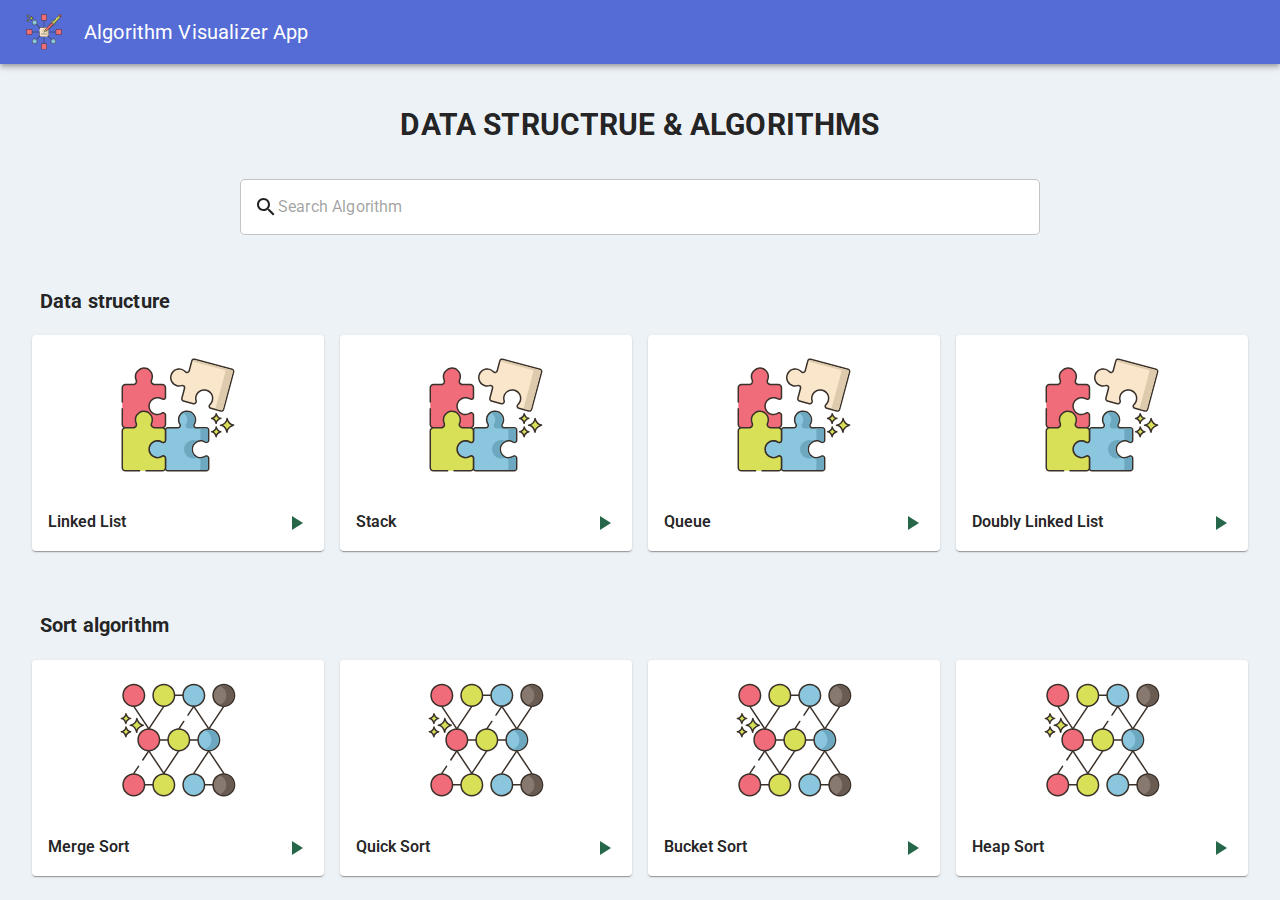
==== index.html @ 673dc4c5 "Updates" ====
<!DOCTYPE html><html><head><meta charSet="utf-8"/><meta http-equiv="x-ua-compatible" content="ie=edge"/><meta name="viewport" content="width=device-width, initial-scale=1, shrink-to-fit=no"/><style data-href="/styles.068f3d30b7d2f60434e9.css">/*! normalize.css v8.0.1 | MIT License | github.com/necolas/normalize.css */html{line-height:1.15;-webkit-text-size-adjust:100%}body{margin:0}main{display:block}h1{font-size:2em;margin:.67em 0}hr{box-sizing:content-box;height:0;overflow:visible}pre{font-family:monospace,monospace;font-size:1em}a{background-color:transparent}abbr[title]{border-bottom:none;text-decoration:underline;text-decoration:underline dotted}b,strong{font-weight:bolder}code,kbd,samp{font-family:monospace,monospace;font-size:1em}small{font-size:80%}sub,sup{font-size:75%;line-height:0;position:relative;vertical-align:baseline}sub{bottom:-.25em}sup{top:-.5em}img{border-style:none}button,input,optgroup,select,textarea{font-family:inherit;font-size:100%;line-height:1.15;margin:0}button,input{overflow:visible}button,select{text-transform:none}[type=button],[type=reset],[type=submit],button{-webkit-appearance:button}[type=button]::-moz-focus-inner,[type=reset]::-moz-focus-inner,[type=submit]::-moz-focus-inner,button::-moz-focus-inner{border-style:none;padding:0}[type=button]:-moz-focusring,[type=reset]:-moz-focusring,[type=submit]:-moz-focusring,button:-moz-focusring{outline:1px dotted ButtonText}fieldset{padding:.35em .75em .625em}legend{box-sizing:border-box;color:inherit;display:table;max-width:100%;padding:0;white-space:normal}progress{vertical-align:baseline}textarea{overflow:auto}[type=checkbox],[type=radio]{box-sizing:border-box;padding:0}[type=number]::-webkit-inner-spin-button,[type=number]::-webkit-outer-spin-button{height:auto}[type=search]{-webkit-appearance:textfield;outline-offset:-2px}[type=search]::-webkit-search-decoration{-webkit-appearance:none}::-webkit-file-upload-button{-webkit-appearance:button;font:inherit}details{display:block}summary{display:list-item}[hidden],template{display:none}blockquote,dd,dl,figure,h1,h2,h3,h4,h5,h6,hr,p,pre{margin:0}button{background-color:transparent;background-image:none;padding:0}button:focus{outline:1px dotted;outline:5px auto -webkit-focus-ring-color}fieldset,ol,ul{margin:0;padding:0}ol,ul{list-style:none}html{font-family:system-ui,-apple-system,BlinkMacSystemFont,Segoe UI,Roboto,Helvetica Neue,Arial,Noto Sans,sans-serif,Apple Color Emoji,Segoe UI Emoji,Segoe UI Symbol,Noto Color Emoji;line-height:1.5}*,:after,:before{box-sizing:border-box;border:0 solid #e2e8f0}hr{border-top-width:1px}img{border-style:solid}textarea{resize:vertical}input::placeholder,textarea::placeholder{color:#a0aec0}[role=button],button{cursor:pointer}table{border-collapse:collapse}h1,h2,h3,h4,h5,h6{font-size:inherit;font-weight:inherit}a{color:inherit;text-decoration:inherit}button,input,optgroup,select,textarea{padding:0;line-height:inherit;color:inherit}code,kbd,pre,samp{font-family:Menlo,Monaco,Consolas,Liberation Mono,Courier New,monospace}audio,canvas,embed,iframe,img,object,svg,video{display:block;vertical-align:middle}img,video{max-width:100%;height:auto}.container{width:100%}@media (min-width:640px){.container{max-width:640px}}@media (min-width:768px){.container{max-width:768px}}@media (min-width:1024px){.container{max-width:1024px}}@media (min-width:1280px){.container{max-width:1280px}}.bg-white{--bg-opacity:1;background-color:#fff;background-color:rgba(255,255,255,var(--bg-opacity))}.bg-gray-200{--bg-opacity:1;background-color:#edf2f7;background-color:rgba(237,242,247,var(--bg-opacity))}.bg-gray-400{--bg-opacity:1;background-color:#cbd5e0;background-color:rgba(203,213,224,var(--bg-opacity))}.bg-yellow-600{--bg-opacity:1;background-color:#d69e2e;background-color:rgba(214,158,46,var(--bg-opacity))}.bg-green-600{--bg-opacity:1;background-color:#38a169;background-color:rgba(56,161,105,var(--bg-opacity))}.bg-blue-300{--bg-opacity:1;background-color:#90cdf4;background-color:rgba(144,205,244,var(--bg-opacity))}.bg-blue-400{--bg-opacity:1;background-color:#63b3ed;background-color:rgba(99,179,237,var(--bg-opacity))}.bg-purple-600{--bg-opacity:1;background-color:#805ad5;background-color:rgba(128,90,213,var(--bg-opacity))}.bg-pink-600{--bg-opacity:1;background-color:#d53f8c;background-color:rgba(213,63,140,var(--bg-opacity))}.bg-center{background-position:50%}.bg-32{background-size:8rem}.border-gray-500{--border-opacity:1;border-color:#a0aec0;border-color:rgba(160,174,192,var(--border-opacity))}.border-gray-900{--border-opacity:1;border-color:#1a202c;border-color:rgba(26,32,44,var(--border-opacity))}.border{border-width:1px}.flex{display:flex}.hidden{display:none}.flex-row{flex-direction:row}.flex-col{flex-direction:column}.flex-wrap{flex-wrap:wrap}.items-center{align-items:center}.justify-start{justify-content:flex-start}.justify-end{justify-content:flex-end}.justify-center{justify-content:center}.justify-between{justify-content:space-between}.font-semibold{font-weight:600}.font-bold{font-weight:700}.h-5{height:1.25rem}.h-10{height:2.5rem}.h-40{height:10rem}.h-full{height:100%}.h-screen{height:100vh}.text-base{font-size:1rem}.text-xl{font-size:1.25rem}.text-2xl{font-size:1.5rem}.text-3xl{font-size:1.875rem}.-mx-4{margin-left:-1rem;margin-right:-1rem}.mr-2{margin-right:.5rem}.mr-5{margin-right:1.25rem}.mb-5{margin-bottom:1.25rem}.mb-10{margin-bottom:2.5rem}.overflow-hidden{overflow:hidden}.overflow-x-auto{overflow-x:auto}.overflow-y-scroll{overflow-y:scroll}.p-3{padding:.75rem}.p-5{padding:1.25rem}.p-10{padding:2.5rem}.py-1{padding-top:.25rem;padding-bottom:.25rem}.px-2{padding-left:.5rem;padding-right:.5rem}.px-5{padding-left:1.25rem;padding-right:1.25rem}.py-8{padding-top:2rem;padding-bottom:2rem}.absolute{position:absolute}.relative{position:relative}.top-10px{top:10px}.right-10px{right:10px}.text-center{text-align:center}.text-white{--text-opacity:1;color:#fff;color:rgba(255,255,255,var(--text-opacity))}.text-green-800{--text-opacity:1;color:#276749;color:rgba(39,103,73,var(--text-opacity))}.hover\:text-green-600:hover{--text-opacity:1;color:#38a169;color:rgba(56,161,105,var(--text-opacity))}.uppercase{text-transform:uppercase}.invisible{visibility:hidden}.w-5{width:1.25rem}.w-10{width:2.5rem}.w-8\/12{width:66.666667%}.w-full{width:100%}.w-screen{width:100vw}:root{--deckgo-highlight-code-font-size:14px;--deckgo-highlight-code-scroll:hidden}.array-item{transition:transform .5s ease-in-out}.scaled-1-2x{transform:scale(1.2)}@media (min-width:640px){.sm\:w-6\/12{width:50%}}@media (min-width:768px){.md\:inline{display:inline}.md\:p-10{padding:2.5rem}.md\:w-3\/12{width:25%}}</style><meta name="generator" content="Gatsby 2.22.15"/><style id="jss-server-side">html{box-sizing:border-box;-webkit-font-smoothing:antialiased;-moz-osx-font-smoothing:grayscale}*,::after,::before{box-sizing:inherit}b,strong{font-weight:700}body{color:rgba(0,0,0,.87);margin:0;font-size:.875rem;font-family:Roboto,Helvetica,Arial,sans-serif;font-weight:400;line-height:1.43;letter-spacing:.01071em;background-color:#fff}@media print{body{background-color:#fff}}body::-webkit-backdrop{background-color:#fff}body::backdrop{background-color:#fff}.MuiSvgIcon-root{fill:currentColor;width:1em;height:1em;display:inline-block;font-size:1.5rem;transition:fill .2s cubic-bezier(.4,0,.2,1) 0s;flex-shrink:0;-webkit-user-select:none;-moz-user-select:none;-ms-user-select:none;user-select:none}.MuiSvgIcon-colorPrimary{color:#556cd6}.MuiSvgIcon-colorSecondary{color:#19857b}.MuiSvgIcon-colorAction{color:rgba(0,0,0,.54)}.MuiSvgIcon-colorError{color:#ff1744}.MuiSvgIcon-colorDisabled{color:rgba(0,0,0,.26)}.MuiSvgIcon-fontSizeInherit{font-size:inherit}.MuiSvgIcon-fontSizeSmall{font-size:1.25rem}.MuiSvgIcon-fontSizeLarge{font-size:2.1875rem}.MuiPaper-root{color:rgba(0,0,0,.87);transition:box-shadow .3s cubic-bezier(.4,0,.2,1) 0s;background-color:#fff}.MuiPaper-rounded{border-radius:4px}.MuiPaper-outlined{border:1px solid rgba(0,0,0,.12)}.MuiPaper-elevation0{box-shadow:none}.MuiPaper-elevation1{box-shadow:0 2px 1px -1px rgba(0,0,0,.2),0 1px 1px 0 rgba(0,0,0,.14),0 1px 3px 0 rgba(0,0,0,.12)}.MuiPaper-elevation2{box-shadow:0 3px 1px -2px rgba(0,0,0,.2),0 2px 2px 0 rgba(0,0,0,.14),0 1px 5px 0 rgba(0,0,0,.12)}.MuiPaper-elevation3{box-shadow:0 3px 3px -2px rgba(0,0,0,.2),0 3px 4px 0 rgba(0,0,0,.14),0 1px 8px 0 rgba(0,0,0,.12)}.MuiPaper-elevation4{box-shadow:0 2px 4px -1px rgba(0,0,0,.2),0 4px 5px 0 rgba(0,0,0,.14),0 1px 10px 0 rgba(0,0,0,.12)}.MuiPaper-elevation5{box-shadow:0 3px 5px -1px rgba(0,0,0,.2),0 5px 8px 0 rgba(0,0,0,.14),0 1px 14px 0 rgba(0,0,0,.12)}.MuiPaper-elevation6{box-shadow:0 3px 5px -1px rgba(0,0,0,.2),0 6px 10px 0 rgba(0,0,0,.14),0 1px 18px 0 rgba(0,0,0,.12)}.MuiPaper-elevation7{box-shadow:0 4px 5px -2px rgba(0,0,0,.2),0 7px 10px 1px rgba(0,0,0,.14),0 2px 16px 1px rgba(0,0,0,.12)}.MuiPaper-elevation8{box-shadow:0 5px 5px -3px rgba(0,0,0,.2),0 8px 10px 1px rgba(0,0,0,.14),0 3px 14px 2px rgba(0,0,0,.12)}.MuiPaper-elevation9{box-shadow:0 5px 6px -3px rgba(0,0,0,.2),0 9px 12px 1px rgba(0,0,0,.14),0 3px 16px 2px rgba(0,0,0,.12)}.MuiPaper-elevation10{box-shadow:0 6px 6px -3px rgba(0,0,0,.2),0 10px 14px 1px rgba(0,0,0,.14),0 4px 18px 3px rgba(0,0,0,.12)}.MuiPaper-elevation11{box-shadow:0 6px 7px -4px rgba(0,0,0,.2),0 11px 15px 1px rgba(0,0,0,.14),0 4px 20px 3px rgba(0,0,0,.12)}.MuiPaper-elevation12{box-shadow:0 7px 8px -4px rgba(0,0,0,.2),0 12px 17px 2px rgba(0,0,0,.14),0 5px 22px 4px rgba(0,0,0,.12)}.MuiPaper-elevation13{box-shadow:0 7px 8px -4px rgba(0,0,0,.2),0 13px 19px 2px rgba(0,0,0,.14),0 5px 24px 4px rgba(0,0,0,.12)}.MuiPaper-elevation14{box-shadow:0 7px 9px -4px rgba(0,0,0,.2),0 14px 21px 2px rgba(0,0,0,.14),0 5px 26px 4px rgba(0,0,0,.12)}.MuiPaper-elevation15{box-shadow:0 8px 9px -5px rgba(0,0,0,.2),0 15px 22px 2px rgba(0,0,0,.14),0 6px 28px 5px rgba(0,0,0,.12)}.MuiPaper-elevation16{box-shadow:0 8px 10px -5px rgba(0,0,0,.2),0 16px 24px 2px rgba(0,0,0,.14),0 6px 30px 5px rgba(0,0,0,.12)}.MuiPaper-elevation17{box-shadow:0 8px 11px -5px rgba(0,0,0,.2),0 17px 26px 2px rgba(0,0,0,.14),0 6px 32px 5px rgba(0,0,0,.12)}.MuiPaper-elevation18{box-shadow:0 9px 11px -5px rgba(0,0,0,.2),0 18px 28px 2px rgba(0,0,0,.14),0 7px 34px 6px rgba(0,0,0,.12)}.MuiPaper-elevation19{box-shadow:0 9px 12px -6px rgba(0,0,0,.2),0 19px 29px 2px rgba(0,0,0,.14),0 7px 36px 6px rgba(0,0,0,.12)}.MuiPaper-elevation20{box-shadow:0 10px 13px -6px rgba(0,0,0,.2),0 20px 31px 3px rgba(0,0,0,.14),0 8px 38px 7px rgba(0,0,0,.12)}.MuiPaper-elevation21{box-shadow:0 10px 13px -6px rgba(0,0,0,.2),0 21px 33px 3px rgba(0,0,0,.14),0 8px 40px 7px rgba(0,0,0,.12)}.MuiPaper-elevation22{box-shadow:0 10px 14px -6px rgba(0,0,0,.2),0 22px 35px 3px rgba(0,0,0,.14),0 8px 42px 7px rgba(0,0,0,.12)}.MuiPaper-elevation23{box-shadow:0 11px 14px -7px rgba(0,0,0,.2),0 23px 36px 3px rgba(0,0,0,.14),0 9px 44px 8px rgba(0,0,0,.12)}.MuiPaper-elevation24{box-shadow:0 11px 15px -7px rgba(0,0,0,.2),0 24px 38px 3px rgba(0,0,0,.14),0 9px 46px 8px rgba(0,0,0,.12)}.MuiAppBar-root{width:100%;display:flex;z-index:1100;box-sizing:border-box;flex-shrink:0;flex-direction:column}.MuiAppBar-positionFixed{top:0;left:auto;right:0;position:fixed}@media print{.MuiAppBar-positionFixed{position:absolute}}.MuiAppBar-positionAbsolute{top:0;left:auto;right:0;position:absolute}.MuiAppBar-positionSticky{top:0;left:auto;right:0;position:-webkit-sticky;position:sticky}.MuiAppBar-positionStatic{position:static}.MuiAppBar-positionRelative{position:relative}.MuiAppBar-colorDefault{color:rgba(0,0,0,.87);background-color:#f5f5f5}.MuiAppBar-colorPrimary{color:#fff;background-color:#556cd6}.MuiAppBar-colorSecondary{color:#fff;background-color:#19857b}.MuiAppBar-colorInherit{color:inherit}.MuiAppBar-colorTransparent{color:inherit;background-color:transparent}.MuiButtonBase-root{color:inherit;border:0;cursor:pointer;margin:0;display:inline-flex;outline:0;padding:0;position:relative;align-items:center;-webkit-user-select:none;-moz-user-select:none;-ms-user-select:none;user-select:none;border-radius:0;vertical-align:middle;-moz-appearance:none;justify-content:center;text-decoration:none;background-color:transparent;-webkit-appearance:none;-webkit-tap-highlight-color:transparent}.MuiButtonBase-root::-moz-focus-inner{border-style:none}.MuiButtonBase-root.Mui-disabled{cursor:default;pointer-events:none}@media print{.MuiButtonBase-root{-webkit-print-color-adjust:exact;color-adjust:exact}}.MuiCard-root{overflow:hidden}.MuiCardActionArea-root{width:100%;display:block;text-align:inherit}.MuiCardActionArea-root:hover .MuiCardActionArea-focusHighlight{opacity:.04}.MuiCardActionArea-root.Mui-focusVisible .MuiCardActionArea-focusHighlight{opacity:.12}.MuiCardActionArea-focusHighlight{top:0;left:0;right:0;bottom:0;opacity:0;overflow:hidden;position:absolute;transition:opacity 250ms cubic-bezier(.4,0,.2,1) 0s;border-radius:inherit;pointer-events:none;background-color:currentcolor}.MuiCardContent-root{padding:16px}.MuiCardContent-root:last-child{padding-bottom:24px}.MuiCardMedia-root{display:block;background-size:cover;background-repeat:no-repeat;background-position:center}.MuiCardMedia-media{width:100%}.MuiCardMedia-img{-o-object-fit:cover;object-fit:cover}.MuiInputBase-root{color:rgba(0,0,0,.87);cursor:text;display:inline-flex;position:relative;font-size:1rem;box-sizing:border-box;align-items:center;font-family:Roboto,Helvetica,Arial,sans-serif;font-weight:400;line-height:1.1876em;letter-spacing:.00938em}.MuiInputBase-root.Mui-disabled{color:rgba(0,0,0,.38);cursor:default}.MuiInputBase-multiline{padding:6px 0 7px}.MuiInputBase-multiline.MuiInputBase-marginDense{padding-top:3px}.MuiInputBase-fullWidth{width:100%}.MuiInputBase-input{font:inherit;color:currentColor;width:100%;border:0;height:1.1876em;margin:0;display:block;padding:6px 0 7px;min-width:0;background:0 0;box-sizing:content-box;-webkit-animation-name:mui-auto-fill-cancel;animation-name:mui-auto-fill-cancel;letter-spacing:inherit;-webkit-tap-highlight-color:transparent}.MuiInputBase-input::-webkit-input-placeholder{color:currentColor;opacity:.42;-webkit-transition:opacity .2s cubic-bezier(.4,0,.2,1) 0s;transition:opacity .2s cubic-bezier(.4,0,.2,1) 0s}.MuiInputBase-input::-moz-placeholder{color:currentColor;opacity:.42;-moz-transition:opacity .2s cubic-bezier(.4,0,.2,1) 0s;transition:opacity .2s cubic-bezier(.4,0,.2,1) 0s}.MuiInputBase-input:-ms-input-placeholder{color:currentColor;opacity:.42;-ms-transition:opacity .2s cubic-bezier(.4,0,.2,1) 0s;transition:opacity .2s cubic-bezier(.4,0,.2,1) 0s}.MuiInputBase-input::-ms-input-placeholder{color:currentColor;opacity:.42;-ms-transition:opacity .2s cubic-bezier(.4,0,.2,1) 0s;transition:opacity .2s cubic-bezier(.4,0,.2,1) 0s}.MuiInputBase-input:focus{outline:0}.MuiInputBase-input:invalid{box-shadow:none}.MuiInputBase-input::-webkit-search-decoration{-webkit-appearance:none}.MuiInputBase-input.Mui-disabled{opacity:1}.MuiInputBase-input:-webkit-autofill{-webkit-animation-name:mui-auto-fill;animation-name:mui-auto-fill;-webkit-animation-duration:5000s;animation-duration:5000s}label[data-shrink=false]+.MuiInputBase-formControl .MuiInputBase-input::-webkit-input-placeholder{opacity:0!important}label[data-shrink=false]+.MuiInputBase-formControl .MuiInputBase-input::-moz-placeholder{opacity:0!important}label[data-shrink=false]+.MuiInputBase-formControl .MuiInputBase-input:-ms-input-placeholder{opacity:0!important}label[data-shrink=false]+.MuiInputBase-formControl .MuiInputBase-input::-ms-input-placeholder{opacity:0!important}label[data-shrink=false]+.MuiInputBase-formControl .MuiInputBase-input:focus::-webkit-input-placeholder{opacity:.42}label[data-shrink=false]+.MuiInputBase-formControl .MuiInputBase-input:focus::-moz-placeholder{opacity:.42}label[data-shrink=false]+.MuiInputBase-formControl .MuiInputBase-input:focus:-ms-input-placeholder{opacity:.42}label[data-shrink=false]+.MuiInputBase-formControl .MuiInputBase-input:focus::-ms-input-placeholder{opacity:.42}.MuiInputBase-inputMarginDense{padding-top:3px}.MuiInputBase-inputMultiline{height:auto;resize:none;padding:0}.MuiInputBase-inputTypeSearch{-moz-appearance:textfield;-webkit-appearance:textfield}.MuiFormControl-root{border:0;margin:0;display:inline-flex;padding:0;position:relative;min-width:0;flex-direction:column;vertical-align:top}.MuiFormControl-marginNormal{margin-top:16px;margin-bottom:8px}.MuiFormControl-marginDense{margin-top:8px;margin-bottom:4px}.MuiFormControl-fullWidth{width:100%}.jss1{top:-5px;left:0;right:0;bottom:0;margin:0;padding:0 8px;overflow:hidden;position:absolute;border-style:solid;border-width:1px;border-radius:inherit;pointer-events:none}.jss2{padding:0;text-align:left;transition:width 150ms cubic-bezier(0,0,.2,1) 0s;line-height:11px}.jss3{width:auto;height:11px;display:block;padding:0;font-size:.75em;max-width:.01px;text-align:left;transition:max-width 50ms cubic-bezier(0,0,.2,1) 0s;visibility:hidden}.jss3>span{display:inline-block;padding-left:5px;padding-right:5px}.jss4{max-width:1000px;transition:max-width .1s cubic-bezier(0,0,.2,1) 50ms}.MuiOutlinedInput-root{position:relative;border-radius:4px}.MuiOutlinedInput-root:hover .MuiOutlinedInput-notchedOutline{border-color:rgba(0,0,0,.87)}@media (hover:none){.MuiOutlinedInput-root:hover .MuiOutlinedInput-notchedOutline{border-color:rgba(0,0,0,.23)}}.MuiOutlinedInput-root.Mui-focused .MuiOutlinedInput-notchedOutline{border-color:#556cd6;border-width:2px}.MuiOutlinedInput-root.Mui-error .MuiOutlinedInput-notchedOutline{border-color:#ff1744}.MuiOutlinedInput-root.Mui-disabled .MuiOutlinedInput-notchedOutline{border-color:rgba(0,0,0,.26)}.MuiOutlinedInput-colorSecondary.Mui-focused .MuiOutlinedInput-notchedOutline{border-color:#19857b}.MuiOutlinedInput-adornedStart{padding-left:14px}.MuiOutlinedInput-adornedEnd{padding-right:14px}.MuiOutlinedInput-multiline{padding:18.5px 14px}.MuiOutlinedInput-multiline.MuiOutlinedInput-marginDense{padding-top:10.5px;padding-bottom:10.5px}.MuiOutlinedInput-notchedOutline{border-color:rgba(0,0,0,.23)}.MuiOutlinedInput-input{padding:18.5px 14px}.MuiOutlinedInput-input:-webkit-autofill{border-radius:inherit}.MuiOutlinedInput-inputMarginDense{padding-top:10.5px;padding-bottom:10.5px}.MuiOutlinedInput-inputMultiline{padding:0}.MuiOutlinedInput-inputAdornedStart{padding-left:0}.MuiOutlinedInput-inputAdornedEnd{padding-right:0}.MuiToolbar-root{display:flex;position:relative;align-items:center}.MuiToolbar-gutters{padding-left:16px;padding-right:16px}@media (min-width:600px){.MuiToolbar-gutters{padding-left:24px;padding-right:24px}}.MuiToolbar-regular{min-height:56px}@media (min-width:0px) and (orientation:landscape){.MuiToolbar-regular{min-height:48px}}@media (min-width:600px){.MuiToolbar-regular{min-height:64px}}.MuiToolbar-dense{min-height:48px}.MuiTooltip-popper{z-index:1500;pointer-events:none}.MuiTooltip-popperInteractive{pointer-events:auto}.MuiTooltip-popperArrow[x-placement*=bottom] .MuiTooltip-arrow{top:0;left:0;margin-top:-.71em;margin-left:4px;margin-right:4px}.MuiTooltip-popperArrow[x-placement*=top] .MuiTooltip-arrow{left:0;bottom:0;margin-left:4px;margin-right:4px;margin-bottom:-.71em}.MuiTooltip-popperArrow[x-placement*=right] .MuiTooltip-arrow{left:0;width:.71em;height:1em;margin-top:4px;margin-left:-.71em;margin-bottom:4px}.MuiTooltip-popperArrow[x-placement*=left] .MuiTooltip-arrow{right:0;width:.71em;height:1em;margin-top:4px;margin-right:-.71em;margin-bottom:4px}.MuiTooltip-popperArrow[x-placement*=left] .MuiTooltip-arrow::before{transform-origin:0 0}.MuiTooltip-popperArrow[x-placement*=right] .MuiTooltip-arrow::before{transform-origin:100% 100%}.MuiTooltip-popperArrow[x-placement*=top] .MuiTooltip-arrow::before{transform-origin:100% 0}.MuiTooltip-popperArrow[x-placement*=bottom] .MuiTooltip-arrow::before{transform-origin:0 100%}.MuiTooltip-tooltip{color:#fff;padding:4px 8px;font-size:.625rem;max-width:300px;word-wrap:break-word;font-family:Roboto,Helvetica,Arial,sans-serif;font-weight:500;line-height:1.4em;border-radius:4px;background-color:rgba(97,97,97,.9)}.MuiTooltip-tooltipArrow{margin:0;position:relative}.MuiTooltip-arrow{color:rgba(97,97,97,.9);width:1em;height:.71em;overflow:hidden;position:absolute}.MuiTooltip-arrow::before{width:100%;height:100%;margin:auto;content:"";display:block;transform:rotate(45deg);background-color:currentColor}.MuiTooltip-touch{padding:8px 16px;font-size:.875rem;font-weight:400;line-height:1.14286em}.MuiTooltip-tooltipPlacementLeft{margin:0 24px;transform-origin:right center}@media (min-width:600px){.MuiTooltip-tooltipPlacementLeft{margin:0 14px}}.MuiTooltip-tooltipPlacementRight{margin:0 24px;transform-origin:left center}@media (min-width:600px){.MuiTooltip-tooltipPlacementRight{margin:0 14px}}.MuiTooltip-tooltipPlacementTop{margin:24px 0;transform-origin:center bottom}@media (min-width:600px){.MuiTooltip-tooltipPlacementTop{margin:14px 0}}.MuiTooltip-tooltipPlacementBottom{margin:24px 0;transform-origin:center top}@media (min-width:600px){.MuiTooltip-tooltipPlacementBottom{margin:14px 0}}</style><link as="script" rel="preload" href="/webpack-runtime-111ebc05e27d72723c56.js"/><link as="script" rel="preload" href="/framework-d54fcf3f0204b459cf2d.js"/><link as="script" rel="preload" href="/styles-b8d93b5cfd10a3b4bfac.js"/><link as="script" rel="preload" href="/app-e3ed5a79ab9788b95a5b.js"/><link as="script" rel="preload" href="/8c8e4cbffee512ece4f9f4ca7cd0df3bc18e30f9-01cc7fc207ffd1755356.js"/><link as="script" rel="preload" href="/component---src-pages-index-tsx-71026b2e341485490945.js"/><link as="fetch" rel="preload" href="/page-data\index\page-data.json" crossorigin="anonymous"/><link as="fetch" rel="preload" href="/page-data\app-data.json" crossorigin="anonymous"/></head><body><div id="___gatsby"><div style="outline:none" tabindex="-1" id="gatsby-focus-wrapper"><div class="w-screen h-screen bg-gray-200 overflow-hidden"><div class="w-full h-full overflow-y-scroll"><header class="MuiPaper-root MuiAppBar-root MuiAppBar-positionRelative MuiAppBar-colorPrimary MuiPaper-elevation4"><div class="MuiToolbar-root MuiToolbar-regular MuiToolbar-gutters"><a aria-current="page" class="flex flex-row items-center" href="/"><img src="/static/algorithm-18155db2eb3a2ed5f7f482ac98c41681.svg" alt="logo" class="w-10 h-10 mr-5"/><h2 class="text-xl">Algorithm Visualizer App</h2></a></div></header><div class="p-10"><h3 class="text-center text-3xl uppercase font-bold">Data Structrue &amp; Algorithms</h3><div class="flex items-center py-8 flex-col mb-5"><div class="MuiFormControl-root MuiTextField-root w-8/12 bg-white MuiFormControl-fullWidth"><div class="MuiInputBase-root MuiOutlinedInput-root MuiInputBase-fullWidth MuiInputBase-formControl MuiInputBase-adornedStart MuiOutlinedInput-adornedStart"><svg class="MuiSvgIcon-root" focusable="false" viewBox="0 0 24 24" aria-hidden="true"><path d="M15.5 14h-.79l-.28-.27C15.41 12.59 16 11.11 16 9.5 16 5.91 13.09 3 9.5 3S3 5.91 3 9.5 5.91 16 9.5 16c1.61 0 3.09-.59 4.23-1.57l.27.28v.79l5 4.99L20.49 19l-4.99-5zm-6 0C7.01 14 5 11.99 5 9.5S7.01 5 9.5 5 14 7.01 14 9.5 11.99 14 9.5 14z"></path></svg><input type="text" aria-invalid="false" placeholder="Search Algorithm" class="MuiInputBase-input MuiOutlinedInput-input MuiInputBase-inputAdornedStart MuiOutlinedInput-inputAdornedStart"/><fieldset aria-hidden="true" style="padding-left:8px" class="jss1 MuiOutlinedInput-notchedOutline"><legend class="jss2" style="width:0.01px"><span>&#8203;</span></legend></fieldset></div></div></div><section class="mb-10"><h3 class="text-xl font-bold mb-5">Data structure</h3><div class="flex flex-row flex-wrap -mx-4 "><div class="w-full sm:w-6/12 md:w-3/12 px-2 mb-5"><a href="/data-structure/linked-list"><div class="MuiPaper-root MuiCard-root bg-white MuiPaper-elevation1 MuiPaper-rounded"><button class="MuiButtonBase-root MuiCardActionArea-root" tabindex="0" type="button"><div class="MuiCardMedia-root h-40 bg-center bg-contain bg-32" style="background-image:url(&quot;/static/fit-cc81c6b09234aac359c91a361d478ef5.svg&quot;)" title="Linked List"></div><div class="MuiCardContent-root"><div class="flex flex-row justify-between"><div class="font-semibold text-base">Linked List</div><svg class="MuiSvgIcon-root text-green-800 hover:text-green-600" focusable="false" viewBox="0 0 24 24" aria-hidden="true" title="Visualize Linked List"><path d="M8 5v14l11-7z"></path></svg></div></div><span class="MuiCardActionArea-focusHighlight"></span></button></div></a></div><div class="w-full sm:w-6/12 md:w-3/12 px-2 mb-5"><a href="/data-structure/stack"><div class="MuiPaper-root MuiCard-root bg-white MuiPaper-elevation1 MuiPaper-rounded"><button class="MuiButtonBase-root MuiCardActionArea-root" tabindex="0" type="button"><div class="MuiCardMedia-root h-40 bg-center bg-contain bg-32" style="background-image:url(&quot;/static/fit-cc81c6b09234aac359c91a361d478ef5.svg&quot;)" title="Stack"></div><div class="MuiCardContent-root"><div class="flex flex-row justify-between"><div class="font-semibold text-base">Stack</div><svg class="MuiSvgIcon-root text-green-800 hover:text-green-600" focusable="false" viewBox="0 0 24 24" aria-hidden="true" title="Visualize Stack"><path d="M8 5v14l11-7z"></path></svg></div></div><span class="MuiCardActionArea-focusHighlight"></span></button></div></a></div><div class="w-full sm:w-6/12 md:w-3/12 px-2 mb-5"><a href="/data-structure/queue"><div class="MuiPaper-root MuiCard-root bg-white MuiPaper-elevation1 MuiPaper-rounded"><button class="MuiButtonBase-root MuiCardActionArea-root" tabindex="0" type="button"><div class="MuiCardMedia-root h-40 bg-center bg-contain bg-32" style="background-image:url(&quot;/static/fit-cc81c6b09234aac359c91a361d478ef5.svg&quot;)" title="Queue"></div><div class="MuiCardContent-root"><div class="flex flex-row justify-between"><div class="font-semibold text-base">Queue</div><svg class="MuiSvgIcon-root text-green-800 hover:text-green-600" focusable="false" viewBox="0 0 24 24" aria-hidden="true" title="Visualize Queue"><path d="M8 5v14l11-7z"></path></svg></div></div><span class="MuiCardActionArea-focusHighlight"></span></button></div></a></div><div class="w-full sm:w-6/12 md:w-3/12 px-2 mb-5"><a href="/data-structure/doubly-linked-list"><div class="MuiPaper-root MuiCard-root bg-white MuiPaper-elevation1 MuiPaper-rounded"><button class="MuiButtonBase-root MuiCardActionArea-root" tabindex="0" type="button"><div class="MuiCardMedia-root h-40 bg-center bg-contain bg-32" style="background-image:url(&quot;/static/fit-cc81c6b09234aac359c91a361d478ef5.svg&quot;)" title="Doubly Linked List"></div><div class="MuiCardContent-root"><div class="flex flex-row justify-between"><div class="font-semibold text-base">Doubly Linked List</div><svg class="MuiSvgIcon-root text-green-800 hover:text-green-600" focusable="false" viewBox="0 0 24 24" aria-hidden="true" title="Visualize Doubly Linked List"><path d="M8 5v14l11-7z"></path></svg></div></div><span class="MuiCardActionArea-focusHighlight"></span></button></div></a></div></div></section><section class="mb-10"><h3 class="text-xl font-bold mb-5">Sort algorithm</h3><div class="flex flex-row flex-wrap -mx-4 "><div class="w-full sm:w-6/12 md:w-3/12 px-2 mb-5"><a href="/algorithms/merge-sort"><div class="MuiPaper-root MuiCard-root bg-white MuiPaper-elevation1 MuiPaper-rounded"><button class="MuiButtonBase-root MuiCardActionArea-root" tabindex="0" type="button"><div class="MuiCardMedia-root h-40 bg-center bg-contain bg-32" style="background-image:url(&quot;/static/complex-60f663490392b1ad1886a86250565d19.svg&quot;)" title="Merge Sort"></div><div class="MuiCardContent-root"><div class="flex flex-row justify-between"><div class="font-semibold text-base">Merge Sort</div><svg class="MuiSvgIcon-root text-green-800 hover:text-green-600" focusable="false" viewBox="0 0 24 24" aria-hidden="true" title="Visualize Merge Sort"><path d="M8 5v14l11-7z"></path></svg></div></div><span class="MuiCardActionArea-focusHighlight"></span></button></div></a></div><div class="w-full sm:w-6/12 md:w-3/12 px-2 mb-5"><a href="/algorithms/quick-sort"><div class="MuiPaper-root MuiCard-root bg-white MuiPaper-elevation1 MuiPaper-rounded"><button class="MuiButtonBase-root MuiCardActionArea-root" tabindex="0" type="button"><div class="MuiCardMedia-root h-40 bg-center bg-contain bg-32" style="background-image:url(&quot;/static/complex-60f663490392b1ad1886a86250565d19.svg&quot;)" title="Quick Sort"></div><div class="MuiCardContent-root"><div class="flex flex-row justify-between"><div class="font-semibold text-base">Quick Sort</div><svg class="MuiSvgIcon-root text-green-800 hover:text-green-600" focusable="false" viewBox="0 0 24 24" aria-hidden="true" title="Visualize Quick Sort"><path d="M8 5v14l11-7z"></path></svg></div></div><span class="MuiCardActionArea-focusHighlight"></span></button></div></a></div><div class="w-full sm:w-6/12 md:w-3/12 px-2 mb-5"><a href="/algorithms/bucket-sort"><div class="MuiPaper-root MuiCard-root bg-white MuiPaper-elevation1 MuiPaper-rounded"><button class="MuiButtonBase-root MuiCardActionArea-root" tabindex="0" type="button"><div class="MuiCardMedia-root h-40 bg-center bg-contain bg-32" style="background-image:url(&quot;/static/complex-60f663490392b1ad1886a86250565d19.svg&quot;)" title="Bucket Sort"></div><div class="MuiCardContent-root"><div class="flex flex-row justify-between"><div class="font-semibold text-base">Bucket Sort</div><svg class="MuiSvgIcon-root text-green-800 hover:text-green-600" focusable="false" viewBox="0 0 24 24" aria-hidden="true" title="Visualize Bucket Sort"><path d="M8 5v14l11-7z"></path></svg></div></div><span class="MuiCardActionArea-focusHighlight"></span></button></div></a></div><div class="w-full sm:w-6/12 md:w-3/12 px-2 mb-5"><a href="/algorithms/heap-sort"><div class="MuiPaper-root MuiCard-root bg-white MuiPaper-elevation1 MuiPaper-rounded"><button class="MuiButtonBase-root MuiCardActionArea-root" tabindex="0" type="button"><div class="MuiCardMedia-root h-40 bg-center bg-contain bg-32" style="background-image:url(&quot;/static/complex-60f663490392b1ad1886a86250565d19.svg&quot;)" title="Heap Sort"></div><div class="MuiCardContent-root"><div class="flex flex-row justify-between"><div class="font-semibold text-base">Heap Sort</div><svg class="MuiSvgIcon-root text-green-800 hover:text-green-600" focusable="false" viewBox="0 0 24 24" aria-hidden="true" title="Visualize Heap Sort"><path d="M8 5v14l11-7z"></path></svg></div></div><span class="MuiCardActionArea-focusHighlight"></span></button></div></a></div></div></section><section class="mb-10"><h3 class="text-xl font-bold mb-5">Search algorithm</h3><div class="flex flex-row flex-wrap -mx-4 "><div class="w-full sm:w-6/12 md:w-3/12 px-2 mb-5"><a href="/algorithms/merge-sort"><div class="MuiPaper-root MuiCard-root bg-white MuiPaper-elevation1 MuiPaper-rounded"><button class="MuiButtonBase-root MuiCardActionArea-root" tabindex="0" type="button"><div class="MuiCardMedia-root h-40 bg-center bg-contain bg-32" style="background-image:url(&quot;[data-uri]&quot;)" title="Binary Search"></div><div class="MuiCardContent-root"><div class="flex flex-row justify-between"><div class="font-semibold text-base">Binary Search</div><svg class="MuiSvgIcon-root text-green-800 hover:text-green-600" focusable="false" viewBox="0 0 24 24" aria-hidden="true" title="Visualize Binary Search"><path d="M8 5v14l11-7z"></path></svg></div></div><span class="MuiCardActionArea-focusHighlight"></span></button></div></a></div><div class="w-full sm:w-6/12 md:w-3/12 px-2 mb-5"><a href="/algorithms/merge-sort"><div class="MuiPaper-root MuiCard-root bg-white MuiPaper-elevation1 MuiPaper-rounded"><button class="MuiButtonBase-root MuiCardActionArea-root" tabindex="0" type="button"><div class="MuiCardMedia-root h-40 bg-center bg-contain bg-32" style="background-image:url(&quot;[data-uri]&quot;)" title="Depth/Breadth First Search"></div><div class="MuiCardContent-root"><div class="flex flex-row justify-between"><div class="font-semibold text-base">Depth/Breadth First Search</div><svg class="MuiSvgIcon-root text-green-800 hover:text-green-600" focusable="false" viewBox="0 0 24 24" aria-hidden="true" title="Visualize Depth/Breadth First Search"><path d="M8 5v14l11-7z"></path></svg></div></div><span class="MuiCardActionArea-focusHighlight"></span></button></div></a></div></div></section></div></div></div></div><div id="gatsby-announcer" style="position:absolute;top:0;width:1px;height:1px;padding:0;overflow:hidden;clip:rect(0, 0, 0, 0);white-space:nowrap;border:0" aria-live="assertive" aria-atomic="true"></div></div><script id="gatsby-script-loader">/*<![CDATA[*/window.pagePath="/";/*]]>*/</script><script id="gatsby-chunk-mapping">/*<![CDATA[*/window.___chunkMapping={"app":["/app-e3ed5a79ab9788b95a5b.js"],"component---src-pages-algorithms-merge-sort-tsx":["/component---src-pages-algorithms-merge-sort-tsx-eee3fed3a9600f79c213.js"],"component---src-pages-algorithms-quick-sort-tsx":["/component---src-pages-algorithms-quick-sort-tsx-1ef938c882ab95788c80.js"],"component---src-pages-home-tsx":["/component---src-pages-home-tsx-55884b9964bf4692ccf9.js"],"component---src-pages-index-tsx":["/component---src-pages-index-tsx-71026b2e341485490945.js"],"polyfills-dom":["/polyfills-dom-e01b1e37909cd104f388.js"],"polyfills-core-js":["/polyfills-core-js-31dbc7e72bdf83a36125.js"],"polyfills-css-shim":["/polyfills-css-shim-9c21b6872b0c5c5b295e.js"]};/*]]>*/</script><script src="/component---src-pages-index-tsx-71026b2e341485490945.js" async=""></script><script src="/8c8e4cbffee512ece4f9f4ca7cd0df3bc18e30f9-01cc7fc207ffd1755356.js" async=""></script><script src="/app-e3ed5a79ab9788b95a5b.js" async=""></script><script src="/styles-b8d93b5cfd10a3b4bfac.js" async=""></script><script src="/framework-d54fcf3f0204b459cf2d.js" async=""></script><script src="/webpack-runtime-111ebc05e27d72723c56.js" async=""></script></body></html>
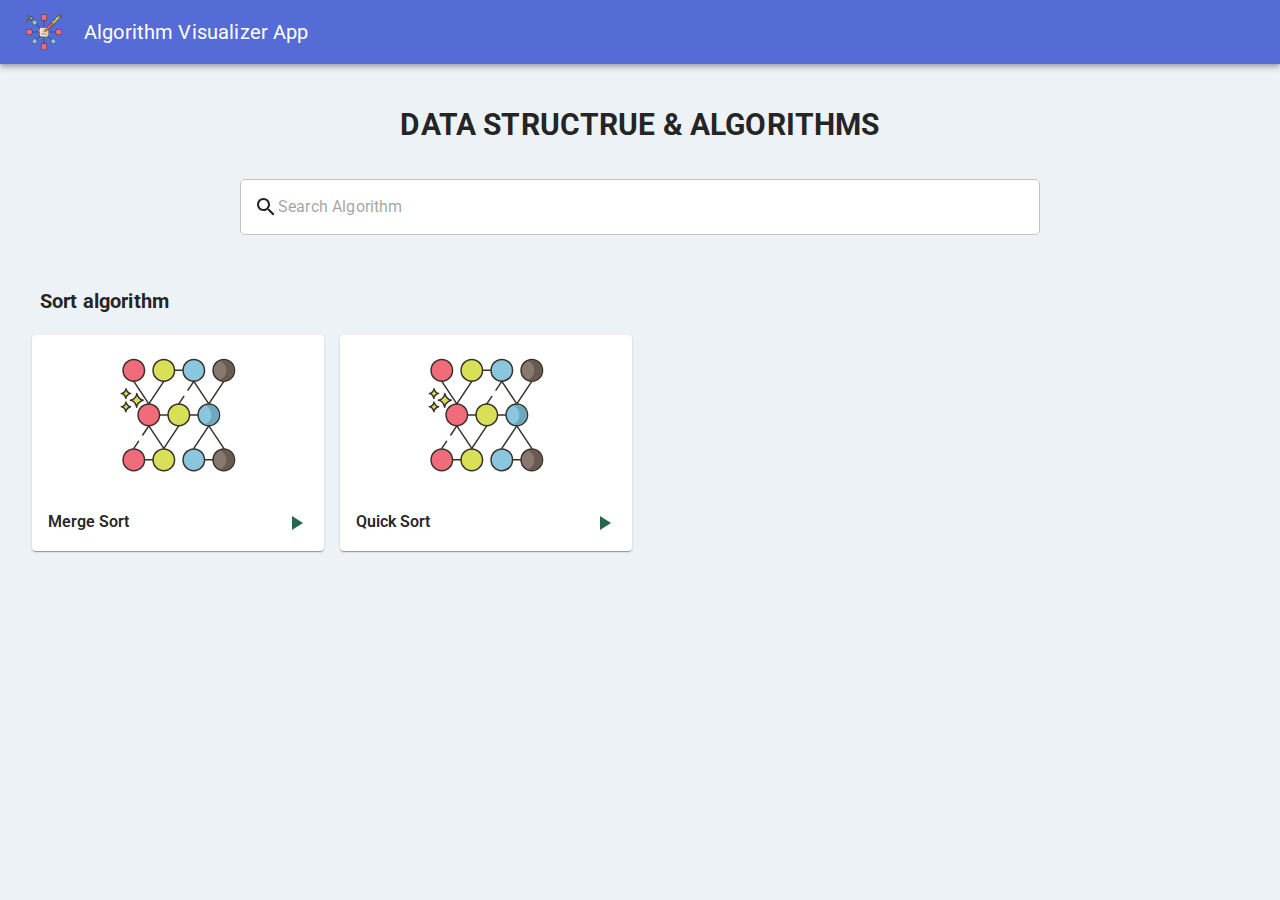
==== commit 73a8f3c1: "Updates" ====
--- a/index.html
+++ b/index.html
@@ -1 +1 @@
-<!DOCTYPE html><html><head><meta charSet="utf-8"/><meta http-equiv="x-ua-compatible" content="ie=edge"/><meta name="viewport" content="width=device-width, initial-scale=1, shrink-to-fit=no"/><style data-href="/styles.068f3d30b7d2f60434e9.css">/*! normalize.css v8.0.1 | MIT License | github.com/necolas/normalize.css */html{line-height:1.15;-webkit-text-size-adjust:100%}body{margin:0}main{display:block}h1{font-size:2em;margin:.67em 0}hr{box-sizing:content-box;height:0;overflow:visible}pre{font-family:monospace,monospace;font-size:1em}a{background-color:transparent}abbr[title]{border-bottom:none;text-decoration:underline;text-decoration:underline dotted}b,strong{font-weight:bolder}code,kbd,samp{font-family:monospace,monospace;font-size:1em}small{font-size:80%}sub,sup{font-size:75%;line-height:0;position:relative;vertical-align:baseline}sub{bottom:-.25em}sup{top:-.5em}img{border-style:none}button,input,optgroup,select,textarea{font-family:inherit;font-size:100%;line-height:1.15;margin:0}button,input{overflow:visible}button,select{text-transform:none}[type=button],[type=reset],[type=submit],button{-webkit-appearance:button}[type=button]::-moz-focus-inner,[type=reset]::-moz-focus-inner,[type=submit]::-moz-focus-inner,button::-moz-focus-inner{border-style:none;padding:0}[type=button]:-moz-focusring,[type=reset]:-moz-focusring,[type=submit]:-moz-focusring,button:-moz-focusring{outline:1px dotted ButtonText}fieldset{padding:.35em .75em .625em}legend{box-sizing:border-box;color:inherit;display:table;max-width:100%;padding:0;white-space:normal}progress{vertical-align:baseline}textarea{overflow:auto}[type=checkbox],[type=radio]{box-sizing:border-box;padding:0}[type=number]::-webkit-inner-spin-button,[type=number]::-webkit-outer-spin-button{height:auto}[type=search]{-webkit-appearance:textfield;outline-offset:-2px}[type=search]::-webkit-search-decoration{-webkit-appearance:none}::-webkit-file-upload-button{-webkit-appearance:button;font:inherit}details{display:block}summary{display:list-item}[hidden],template{display:none}blockquote,dd,dl,figure,h1,h2,h3,h4,h5,h6,hr,p,pre{margin:0}button{background-color:transparent;background-image:none;padding:0}button:focus{outline:1px dotted;outline:5px auto -webkit-focus-ring-color}fieldset,ol,ul{margin:0;padding:0}ol,ul{list-style:none}html{font-family:system-ui,-apple-system,BlinkMacSystemFont,Segoe UI,Roboto,Helvetica Neue,Arial,Noto Sans,sans-serif,Apple Color Emoji,Segoe UI Emoji,Segoe UI Symbol,Noto Color Emoji;line-height:1.5}*,:after,:before{box-sizing:border-box;border:0 solid #e2e8f0}hr{border-top-width:1px}img{border-style:solid}textarea{resize:vertical}input::placeholder,textarea::placeholder{color:#a0aec0}[role=button],button{cursor:pointer}table{border-collapse:collapse}h1,h2,h3,h4,h5,h6{font-size:inherit;font-weight:inherit}a{color:inherit;text-decoration:inherit}button,input,optgroup,select,textarea{padding:0;line-height:inherit;color:inherit}code,kbd,pre,samp{font-family:Menlo,Monaco,Consolas,Liberation Mono,Courier New,monospace}audio,canvas,embed,iframe,img,object,svg,video{display:block;vertical-align:middle}img,video{max-width:100%;height:auto}.container{width:100%}@media (min-width:640px){.container{max-width:640px}}@media (min-width:768px){.container{max-width:768px}}@media (min-width:1024px){.container{max-width:1024px}}@media (min-width:1280px){.container{max-width:1280px}}.bg-white{--bg-opacity:1;background-color:#fff;background-color:rgba(255,255,255,var(--bg-opacity))}.bg-gray-200{--bg-opacity:1;background-color:#edf2f7;background-color:rgba(237,242,247,var(--bg-opacity))}.bg-gray-400{--bg-opacity:1;background-color:#cbd5e0;background-color:rgba(203,213,224,var(--bg-opacity))}.bg-yellow-600{--bg-opacity:1;background-color:#d69e2e;background-color:rgba(214,158,46,var(--bg-opacity))}.bg-green-600{--bg-opacity:1;background-color:#38a169;background-color:rgba(56,161,105,var(--bg-opacity))}.bg-blue-300{--bg-opacity:1;background-color:#90cdf4;background-color:rgba(144,205,244,var(--bg-opacity))}.bg-blue-400{--bg-opacity:1;background-color:#63b3ed;background-color:rgba(99,179,237,var(--bg-opacity))}.bg-purple-600{--bg-opacity:1;background-color:#805ad5;background-color:rgba(128,90,213,var(--bg-opacity))}.bg-pink-600{--bg-opacity:1;background-color:#d53f8c;background-color:rgba(213,63,140,var(--bg-opacity))}.bg-center{background-position:50%}.bg-32{background-size:8rem}.border-gray-500{--border-opacity:1;border-color:#a0aec0;border-color:rgba(160,174,192,var(--border-opacity))}.border-gray-900{--border-opacity:1;border-color:#1a202c;border-color:rgba(26,32,44,var(--border-opacity))}.border{border-width:1px}.flex{display:flex}.hidden{display:none}.flex-row{flex-direction:row}.flex-col{flex-direction:column}.flex-wrap{flex-wrap:wrap}.items-center{align-items:center}.justify-start{justify-content:flex-start}.justify-end{justify-content:flex-end}.justify-center{justify-content:center}.justify-between{justify-content:space-between}.font-semibold{font-weight:600}.font-bold{font-weight:700}.h-5{height:1.25rem}.h-10{height:2.5rem}.h-40{height:10rem}.h-full{height:100%}.h-screen{height:100vh}.text-base{font-size:1rem}.text-xl{font-size:1.25rem}.text-2xl{font-size:1.5rem}.text-3xl{font-size:1.875rem}.-mx-4{margin-left:-1rem;margin-right:-1rem}.mr-2{margin-right:.5rem}.mr-5{margin-right:1.25rem}.mb-5{margin-bottom:1.25rem}.mb-10{margin-bottom:2.5rem}.overflow-hidden{overflow:hidden}.overflow-x-auto{overflow-x:auto}.overflow-y-scroll{overflow-y:scroll}.p-3{padding:.75rem}.p-5{padding:1.25rem}.p-10{padding:2.5rem}.py-1{padding-top:.25rem;padding-bottom:.25rem}.px-2{padding-left:.5rem;padding-right:.5rem}.px-5{padding-left:1.25rem;padding-right:1.25rem}.py-8{padding-top:2rem;padding-bottom:2rem}.absolute{position:absolute}.relative{position:relative}.top-10px{top:10px}.right-10px{right:10px}.text-center{text-align:center}.text-white{--text-opacity:1;color:#fff;color:rgba(255,255,255,var(--text-opacity))}.text-green-800{--text-opacity:1;color:#276749;color:rgba(39,103,73,var(--text-opacity))}.hover\:text-green-600:hover{--text-opacity:1;color:#38a169;color:rgba(56,161,105,var(--text-opacity))}.uppercase{text-transform:uppercase}.invisible{visibility:hidden}.w-5{width:1.25rem}.w-10{width:2.5rem}.w-8\/12{width:66.666667%}.w-full{width:100%}.w-screen{width:100vw}:root{--deckgo-highlight-code-font-size:14px;--deckgo-highlight-code-scroll:hidden}.array-item{transition:transform .5s ease-in-out}.scaled-1-2x{transform:scale(1.2)}@media (min-width:640px){.sm\:w-6\/12{width:50%}}@media (min-width:768px){.md\:inline{display:inline}.md\:p-10{padding:2.5rem}.md\:w-3\/12{width:25%}}</style><meta name="generator" content="Gatsby 2.22.15"/><style id="jss-server-side">html{box-sizing:border-box;-webkit-font-smoothing:antialiased;-moz-osx-font-smoothing:grayscale}*,::after,::before{box-sizing:inherit}b,strong{font-weight:700}body{color:rgba(0,0,0,.87);margin:0;font-size:.875rem;font-family:Roboto,Helvetica,Arial,sans-serif;font-weight:400;line-height:1.43;letter-spacing:.01071em;background-color:#fff}@media print{body{background-color:#fff}}body::-webkit-backdrop{background-color:#fff}body::backdrop{background-color:#fff}.MuiSvgIcon-root{fill:currentColor;width:1em;height:1em;display:inline-block;font-size:1.5rem;transition:fill .2s cubic-bezier(.4,0,.2,1) 0s;flex-shrink:0;-webkit-user-select:none;-moz-user-select:none;-ms-user-select:none;user-select:none}.MuiSvgIcon-colorPrimary{color:#556cd6}.MuiSvgIcon-colorSecondary{color:#19857b}.MuiSvgIcon-colorAction{color:rgba(0,0,0,.54)}.MuiSvgIcon-colorError{color:#ff1744}.MuiSvgIcon-colorDisabled{color:rgba(0,0,0,.26)}.MuiSvgIcon-fontSizeInherit{font-size:inherit}.MuiSvgIcon-fontSizeSmall{font-size:1.25rem}.MuiSvgIcon-fontSizeLarge{font-size:2.1875rem}.MuiPaper-root{color:rgba(0,0,0,.87);transition:box-shadow .3s cubic-bezier(.4,0,.2,1) 0s;background-color:#fff}.MuiPaper-rounded{border-radius:4px}.MuiPaper-outlined{border:1px solid rgba(0,0,0,.12)}.MuiPaper-elevation0{box-shadow:none}.MuiPaper-elevation1{box-shadow:0 2px 1px -1px rgba(0,0,0,.2),0 1px 1px 0 rgba(0,0,0,.14),0 1px 3px 0 rgba(0,0,0,.12)}.MuiPaper-elevation2{box-shadow:0 3px 1px -2px rgba(0,0,0,.2),0 2px 2px 0 rgba(0,0,0,.14),0 1px 5px 0 rgba(0,0,0,.12)}.MuiPaper-elevation3{box-shadow:0 3px 3px -2px rgba(0,0,0,.2),0 3px 4px 0 rgba(0,0,0,.14),0 1px 8px 0 rgba(0,0,0,.12)}.MuiPaper-elevation4{box-shadow:0 2px 4px -1px rgba(0,0,0,.2),0 4px 5px 0 rgba(0,0,0,.14),0 1px 10px 0 rgba(0,0,0,.12)}.MuiPaper-elevation5{box-shadow:0 3px 5px -1px rgba(0,0,0,.2),0 5px 8px 0 rgba(0,0,0,.14),0 1px 14px 0 rgba(0,0,0,.12)}.MuiPaper-elevation6{box-shadow:0 3px 5px -1px rgba(0,0,0,.2),0 6px 10px 0 rgba(0,0,0,.14),0 1px 18px 0 rgba(0,0,0,.12)}.MuiPaper-elevation7{box-shadow:0 4px 5px -2px rgba(0,0,0,.2),0 7px 10px 1px rgba(0,0,0,.14),0 2px 16px 1px rgba(0,0,0,.12)}.MuiPaper-elevation8{box-shadow:0 5px 5px -3px rgba(0,0,0,.2),0 8px 10px 1px rgba(0,0,0,.14),0 3px 14px 2px rgba(0,0,0,.12)}.MuiPaper-elevation9{box-shadow:0 5px 6px -3px rgba(0,0,0,.2),0 9px 12px 1px rgba(0,0,0,.14),0 3px 16px 2px rgba(0,0,0,.12)}.MuiPaper-elevation10{box-shadow:0 6px 6px -3px rgba(0,0,0,.2),0 10px 14px 1px rgba(0,0,0,.14),0 4px 18px 3px rgba(0,0,0,.12)}.MuiPaper-elevation11{box-shadow:0 6px 7px -4px rgba(0,0,0,.2),0 11px 15px 1px rgba(0,0,0,.14),0 4px 20px 3px rgba(0,0,0,.12)}.MuiPaper-elevation12{box-shadow:0 7px 8px -4px rgba(0,0,0,.2),0 12px 17px 2px rgba(0,0,0,.14),0 5px 22px 4px rgba(0,0,0,.12)}.MuiPaper-elevation13{box-shadow:0 7px 8px -4px rgba(0,0,0,.2),0 13px 19px 2px rgba(0,0,0,.14),0 5px 24px 4px rgba(0,0,0,.12)}.MuiPaper-elevation14{box-shadow:0 7px 9px -4px rgba(0,0,0,.2),0 14px 21px 2px rgba(0,0,0,.14),0 5px 26px 4px rgba(0,0,0,.12)}.MuiPaper-elevation15{box-shadow:0 8px 9px -5px rgba(0,0,0,.2),0 15px 22px 2px rgba(0,0,0,.14),0 6px 28px 5px rgba(0,0,0,.12)}.MuiPaper-elevation16{box-shadow:0 8px 10px -5px rgba(0,0,0,.2),0 16px 24px 2px rgba(0,0,0,.14),0 6px 30px 5px rgba(0,0,0,.12)}.MuiPaper-elevation17{box-shadow:0 8px 11px -5px rgba(0,0,0,.2),0 17px 26px 2px rgba(0,0,0,.14),0 6px 32px 5px rgba(0,0,0,.12)}.MuiPaper-elevation18{box-shadow:0 9px 11px -5px rgba(0,0,0,.2),0 18px 28px 2px rgba(0,0,0,.14),0 7px 34px 6px rgba(0,0,0,.12)}.MuiPaper-elevation19{box-shadow:0 9px 12px -6px rgba(0,0,0,.2),0 19px 29px 2px rgba(0,0,0,.14),0 7px 36px 6px rgba(0,0,0,.12)}.MuiPaper-elevation20{box-shadow:0 10px 13px -6px rgba(0,0,0,.2),0 20px 31px 3px rgba(0,0,0,.14),0 8px 38px 7px rgba(0,0,0,.12)}.MuiPaper-elevation21{box-shadow:0 10px 13px -6px rgba(0,0,0,.2),0 21px 33px 3px rgba(0,0,0,.14),0 8px 40px 7px rgba(0,0,0,.12)}.MuiPaper-elevation22{box-shadow:0 10px 14px -6px rgba(0,0,0,.2),0 22px 35px 3px rgba(0,0,0,.14),0 8px 42px 7px rgba(0,0,0,.12)}.MuiPaper-elevation23{box-shadow:0 11px 14px -7px rgba(0,0,0,.2),0 23px 36px 3px rgba(0,0,0,.14),0 9px 44px 8px rgba(0,0,0,.12)}.MuiPaper-elevation24{box-shadow:0 11px 15px -7px rgba(0,0,0,.2),0 24px 38px 3px rgba(0,0,0,.14),0 9px 46px 8px rgba(0,0,0,.12)}.MuiAppBar-root{width:100%;display:flex;z-index:1100;box-sizing:border-box;flex-shrink:0;flex-direction:column}.MuiAppBar-positionFixed{top:0;left:auto;right:0;position:fixed}@media print{.MuiAppBar-positionFixed{position:absolute}}.MuiAppBar-positionAbsolute{top:0;left:auto;right:0;position:absolute}.MuiAppBar-positionSticky{top:0;left:auto;right:0;position:-webkit-sticky;position:sticky}.MuiAppBar-positionStatic{position:static}.MuiAppBar-positionRelative{position:relative}.MuiAppBar-colorDefault{color:rgba(0,0,0,.87);background-color:#f5f5f5}.MuiAppBar-colorPrimary{color:#fff;background-color:#556cd6}.MuiAppBar-colorSecondary{color:#fff;background-color:#19857b}.MuiAppBar-colorInherit{color:inherit}.MuiAppBar-colorTransparent{color:inherit;background-color:transparent}.MuiButtonBase-root{color:inherit;border:0;cursor:pointer;margin:0;display:inline-flex;outline:0;padding:0;position:relative;align-items:center;-webkit-user-select:none;-moz-user-select:none;-ms-user-select:none;user-select:none;border-radius:0;vertical-align:middle;-moz-appearance:none;justify-content:center;text-decoration:none;background-color:transparent;-webkit-appearance:none;-webkit-tap-highlight-color:transparent}.MuiButtonBase-root::-moz-focus-inner{border-style:none}.MuiButtonBase-root.Mui-disabled{cursor:default;pointer-events:none}@media print{.MuiButtonBase-root{-webkit-print-color-adjust:exact;color-adjust:exact}}.MuiCard-root{overflow:hidden}.MuiCardActionArea-root{width:100%;display:block;text-align:inherit}.MuiCardActionArea-root:hover .MuiCardActionArea-focusHighlight{opacity:.04}.MuiCardActionArea-root.Mui-focusVisible .MuiCardActionArea-focusHighlight{opacity:.12}.MuiCardActionArea-focusHighlight{top:0;left:0;right:0;bottom:0;opacity:0;overflow:hidden;position:absolute;transition:opacity 250ms cubic-bezier(.4,0,.2,1) 0s;border-radius:inherit;pointer-events:none;background-color:currentcolor}.MuiCardContent-root{padding:16px}.MuiCardContent-root:last-child{padding-bottom:24px}.MuiCardMedia-root{display:block;background-size:cover;background-repeat:no-repeat;background-position:center}.MuiCardMedia-media{width:100%}.MuiCardMedia-img{-o-object-fit:cover;object-fit:cover}.MuiInputBase-root{color:rgba(0,0,0,.87);cursor:text;display:inline-flex;position:relative;font-size:1rem;box-sizing:border-box;align-items:center;font-family:Roboto,Helvetica,Arial,sans-serif;font-weight:400;line-height:1.1876em;letter-spacing:.00938em}.MuiInputBase-root.Mui-disabled{color:rgba(0,0,0,.38);cursor:default}.MuiInputBase-multiline{padding:6px 0 7px}.MuiInputBase-multiline.MuiInputBase-marginDense{padding-top:3px}.MuiInputBase-fullWidth{width:100%}.MuiInputBase-input{font:inherit;color:currentColor;width:100%;border:0;height:1.1876em;margin:0;display:block;padding:6px 0 7px;min-width:0;background:0 0;box-sizing:content-box;-webkit-animation-name:mui-auto-fill-cancel;animation-name:mui-auto-fill-cancel;letter-spacing:inherit;-webkit-tap-highlight-color:transparent}.MuiInputBase-input::-webkit-input-placeholder{color:currentColor;opacity:.42;-webkit-transition:opacity .2s cubic-bezier(.4,0,.2,1) 0s;transition:opacity .2s cubic-bezier(.4,0,.2,1) 0s}.MuiInputBase-input::-moz-placeholder{color:currentColor;opacity:.42;-moz-transition:opacity .2s cubic-bezier(.4,0,.2,1) 0s;transition:opacity .2s cubic-bezier(.4,0,.2,1) 0s}.MuiInputBase-input:-ms-input-placeholder{color:currentColor;opacity:.42;-ms-transition:opacity .2s cubic-bezier(.4,0,.2,1) 0s;transition:opacity .2s cubic-bezier(.4,0,.2,1) 0s}.MuiInputBase-input::-ms-input-placeholder{color:currentColor;opacity:.42;-ms-transition:opacity .2s cubic-bezier(.4,0,.2,1) 0s;transition:opacity .2s cubic-bezier(.4,0,.2,1) 0s}.MuiInputBase-input:focus{outline:0}.MuiInputBase-input:invalid{box-shadow:none}.MuiInputBase-input::-webkit-search-decoration{-webkit-appearance:none}.MuiInputBase-input.Mui-disabled{opacity:1}.MuiInputBase-input:-webkit-autofill{-webkit-animation-name:mui-auto-fill;animation-name:mui-auto-fill;-webkit-animation-duration:5000s;animation-duration:5000s}label[data-shrink=false]+.MuiInputBase-formControl .MuiInputBase-input::-webkit-input-placeholder{opacity:0!important}label[data-shrink=false]+.MuiInputBase-formControl .MuiInputBase-input::-moz-placeholder{opacity:0!important}label[data-shrink=false]+.MuiInputBase-formControl .MuiInputBase-input:-ms-input-placeholder{opacity:0!important}label[data-shrink=false]+.MuiInputBase-formControl .MuiInputBase-input::-ms-input-placeholder{opacity:0!important}label[data-shrink=false]+.MuiInputBase-formControl .MuiInputBase-input:focus::-webkit-input-placeholder{opacity:.42}label[data-shrink=false]+.MuiInputBase-formControl .MuiInputBase-input:focus::-moz-placeholder{opacity:.42}label[data-shrink=false]+.MuiInputBase-formControl .MuiInputBase-input:focus:-ms-input-placeholder{opacity:.42}label[data-shrink=false]+.MuiInputBase-formControl .MuiInputBase-input:focus::-ms-input-placeholder{opacity:.42}.MuiInputBase-inputMarginDense{padding-top:3px}.MuiInputBase-inputMultiline{height:auto;resize:none;padding:0}.MuiInputBase-inputTypeSearch{-moz-appearance:textfield;-webkit-appearance:textfield}.MuiFormControl-root{border:0;margin:0;display:inline-flex;padding:0;position:relative;min-width:0;flex-direction:column;vertical-align:top}.MuiFormControl-marginNormal{margin-top:16px;margin-bottom:8px}.MuiFormControl-marginDense{margin-top:8px;margin-bottom:4px}.MuiFormControl-fullWidth{width:100%}.jss1{top:-5px;left:0;right:0;bottom:0;margin:0;padding:0 8px;overflow:hidden;position:absolute;border-style:solid;border-width:1px;border-radius:inherit;pointer-events:none}.jss2{padding:0;text-align:left;transition:width 150ms cubic-bezier(0,0,.2,1) 0s;line-height:11px}.jss3{width:auto;height:11px;display:block;padding:0;font-size:.75em;max-width:.01px;text-align:left;transition:max-width 50ms cubic-bezier(0,0,.2,1) 0s;visibility:hidden}.jss3>span{display:inline-block;padding-left:5px;padding-right:5px}.jss4{max-width:1000px;transition:max-width .1s cubic-bezier(0,0,.2,1) 50ms}.MuiOutlinedInput-root{position:relative;border-radius:4px}.MuiOutlinedInput-root:hover .MuiOutlinedInput-notchedOutline{border-color:rgba(0,0,0,.87)}@media (hover:none){.MuiOutlinedInput-root:hover .MuiOutlinedInput-notchedOutline{border-color:rgba(0,0,0,.23)}}.MuiOutlinedInput-root.Mui-focused .MuiOutlinedInput-notchedOutline{border-color:#556cd6;border-width:2px}.MuiOutlinedInput-root.Mui-error .MuiOutlinedInput-notchedOutline{border-color:#ff1744}.MuiOutlinedInput-root.Mui-disabled .MuiOutlinedInput-notchedOutline{border-color:rgba(0,0,0,.26)}.MuiOutlinedInput-colorSecondary.Mui-focused .MuiOutlinedInput-notchedOutline{border-color:#19857b}.MuiOutlinedInput-adornedStart{padding-left:14px}.MuiOutlinedInput-adornedEnd{padding-right:14px}.MuiOutlinedInput-multiline{padding:18.5px 14px}.MuiOutlinedInput-multiline.MuiOutlinedInput-marginDense{padding-top:10.5px;padding-bottom:10.5px}.MuiOutlinedInput-notchedOutline{border-color:rgba(0,0,0,.23)}.MuiOutlinedInput-input{padding:18.5px 14px}.MuiOutlinedInput-input:-webkit-autofill{border-radius:inherit}.MuiOutlinedInput-inputMarginDense{padding-top:10.5px;padding-bottom:10.5px}.MuiOutlinedInput-inputMultiline{padding:0}.MuiOutlinedInput-inputAdornedStart{padding-left:0}.MuiOutlinedInput-inputAdornedEnd{padding-right:0}.MuiToolbar-root{display:flex;position:relative;align-items:center}.MuiToolbar-gutters{padding-left:16px;padding-right:16px}@media (min-width:600px){.MuiToolbar-gutters{padding-left:24px;padding-right:24px}}.MuiToolbar-regular{min-height:56px}@media (min-width:0px) and (orientation:landscape){.MuiToolbar-regular{min-height:48px}}@media (min-width:600px){.MuiToolbar-regular{min-height:64px}}.MuiToolbar-dense{min-height:48px}.MuiTooltip-popper{z-index:1500;pointer-events:none}.MuiTooltip-popperInteractive{pointer-events:auto}.MuiTooltip-popperArrow[x-placement*=bottom] .MuiTooltip-arrow{top:0;left:0;margin-top:-.71em;margin-left:4px;margin-right:4px}.MuiTooltip-popperArrow[x-placement*=top] .MuiTooltip-arrow{left:0;bottom:0;margin-left:4px;margin-right:4px;margin-bottom:-.71em}.MuiTooltip-popperArrow[x-placement*=right] .MuiTooltip-arrow{left:0;width:.71em;height:1em;margin-top:4px;margin-left:-.71em;margin-bottom:4px}.MuiTooltip-popperArrow[x-placement*=left] .MuiTooltip-arrow{right:0;width:.71em;height:1em;margin-top:4px;margin-right:-.71em;margin-bottom:4px}.MuiTooltip-popperArrow[x-placement*=left] .MuiTooltip-arrow::before{transform-origin:0 0}.MuiTooltip-popperArrow[x-placement*=right] .MuiTooltip-arrow::before{transform-origin:100% 100%}.MuiTooltip-popperArrow[x-placement*=top] .MuiTooltip-arrow::before{transform-origin:100% 0}.MuiTooltip-popperArrow[x-placement*=bottom] .MuiTooltip-arrow::before{transform-origin:0 100%}.MuiTooltip-tooltip{color:#fff;padding:4px 8px;font-size:.625rem;max-width:300px;word-wrap:break-word;font-family:Roboto,Helvetica,Arial,sans-serif;font-weight:500;line-height:1.4em;border-radius:4px;background-color:rgba(97,97,97,.9)}.MuiTooltip-tooltipArrow{margin:0;position:relative}.MuiTooltip-arrow{color:rgba(97,97,97,.9);width:1em;height:.71em;overflow:hidden;position:absolute}.MuiTooltip-arrow::before{width:100%;height:100%;margin:auto;content:"";display:block;transform:rotate(45deg);background-color:currentColor}.MuiTooltip-touch{padding:8px 16px;font-size:.875rem;font-weight:400;line-height:1.14286em}.MuiTooltip-tooltipPlacementLeft{margin:0 24px;transform-origin:right center}@media (min-width:600px){.MuiTooltip-tooltipPlacementLeft{margin:0 14px}}.MuiTooltip-tooltipPlacementRight{margin:0 24px;transform-origin:left center}@media (min-width:600px){.MuiTooltip-tooltipPlacementRight{margin:0 14px}}.MuiTooltip-tooltipPlacementTop{margin:24px 0;transform-origin:center bottom}@media (min-width:600px){.MuiTooltip-tooltipPlacementTop{margin:14px 0}}.MuiTooltip-tooltipPlacementBottom{margin:24px 0;transform-origin:center top}@media (min-width:600px){.MuiTooltip-tooltipPlacementBottom{margin:14px 0}}</style><link as="script" rel="preload" href="/webpack-runtime-111ebc05e27d72723c56.js"/><link as="script" rel="preload" href="/framework-d54fcf3f0204b459cf2d.js"/><link as="script" rel="preload" href="/styles-b8d93b5cfd10a3b4bfac.js"/><link as="script" rel="preload" href="/app-e3ed5a79ab9788b95a5b.js"/><link as="script" rel="preload" href="/8c8e4cbffee512ece4f9f4ca7cd0df3bc18e30f9-01cc7fc207ffd1755356.js"/><link as="script" rel="preload" href="/component---src-pages-index-tsx-71026b2e341485490945.js"/><link as="fetch" rel="preload" href="/page-data\index\page-data.json" crossorigin="anonymous"/><link as="fetch" rel="preload" href="/page-data\app-data.json" crossorigin="anonymous"/></head><body><div id="___gatsby"><div style="outline:none" tabindex="-1" id="gatsby-focus-wrapper"><div class="w-screen h-screen bg-gray-200 overflow-hidden"><div class="w-full h-full overflow-y-scroll"><header class="MuiPaper-root MuiAppBar-root MuiAppBar-positionRelative MuiAppBar-colorPrimary MuiPaper-elevation4"><div class="MuiToolbar-root MuiToolbar-regular MuiToolbar-gutters"><a aria-current="page" class="flex flex-row items-center" href="/"><img src="/static/algorithm-18155db2eb3a2ed5f7f482ac98c41681.svg" alt="logo" class="w-10 h-10 mr-5"/><h2 class="text-xl">Algorithm Visualizer App</h2></a></div></header><div class="p-10"><h3 class="text-center text-3xl uppercase font-bold">Data Structrue &amp; Algorithms</h3><div class="flex items-center py-8 flex-col mb-5"><div class="MuiFormControl-root MuiTextField-root w-8/12 bg-white MuiFormControl-fullWidth"><div class="MuiInputBase-root MuiOutlinedInput-root MuiInputBase-fullWidth MuiInputBase-formControl MuiInputBase-adornedStart MuiOutlinedInput-adornedStart"><svg class="MuiSvgIcon-root" focusable="false" viewBox="0 0 24 24" aria-hidden="true"><path d="M15.5 14h-.79l-.28-.27C15.41 12.59 16 11.11 16 9.5 16 5.91 13.09 3 9.5 3S3 5.91 3 9.5 5.91 16 9.5 16c1.61 0 3.09-.59 4.23-1.57l.27.28v.79l5 4.99L20.49 19l-4.99-5zm-6 0C7.01 14 5 11.99 5 9.5S7.01 5 9.5 5 14 7.01 14 9.5 11.99 14 9.5 14z"></path></svg><input type="text" aria-invalid="false" placeholder="Search Algorithm" class="MuiInputBase-input MuiOutlinedInput-input MuiInputBase-inputAdornedStart MuiOutlinedInput-inputAdornedStart"/><fieldset aria-hidden="true" style="padding-left:8px" class="jss1 MuiOutlinedInput-notchedOutline"><legend class="jss2" style="width:0.01px"><span>&#8203;</span></legend></fieldset></div></div></div><section class="mb-10"><h3 class="text-xl font-bold mb-5">Data structure</h3><div class="flex flex-row flex-wrap -mx-4 "><div class="w-full sm:w-6/12 md:w-3/12 px-2 mb-5"><a href="/data-structure/linked-list"><div class="MuiPaper-root MuiCard-root bg-white MuiPaper-elevation1 MuiPaper-rounded"><button class="MuiButtonBase-root MuiCardActionArea-root" tabindex="0" type="button"><div class="MuiCardMedia-root h-40 bg-center bg-contain bg-32" style="background-image:url(&quot;/static/fit-cc81c6b09234aac359c91a361d478ef5.svg&quot;)" title="Linked List"></div><div class="MuiCardContent-root"><div class="flex flex-row justify-between"><div class="font-semibold text-base">Linked List</div><svg class="MuiSvgIcon-root text-green-800 hover:text-green-600" focusable="false" viewBox="0 0 24 24" aria-hidden="true" title="Visualize Linked List"><path d="M8 5v14l11-7z"></path></svg></div></div><span class="MuiCardActionArea-focusHighlight"></span></button></div></a></div><div class="w-full sm:w-6/12 md:w-3/12 px-2 mb-5"><a href="/data-structure/stack"><div class="MuiPaper-root MuiCard-root bg-white MuiPaper-elevation1 MuiPaper-rounded"><button class="MuiButtonBase-root MuiCardActionArea-root" tabindex="0" type="button"><div class="MuiCardMedia-root h-40 bg-center bg-contain bg-32" style="background-image:url(&quot;/static/fit-cc81c6b09234aac359c91a361d478ef5.svg&quot;)" title="Stack"></div><div class="MuiCardContent-root"><div class="flex flex-row justify-between"><div class="font-semibold text-base">Stack</div><svg class="MuiSvgIcon-root text-green-800 hover:text-green-600" focusable="false" viewBox="0 0 24 24" aria-hidden="true" title="Visualize Stack"><path d="M8 5v14l11-7z"></path></svg></div></div><span class="MuiCardActionArea-focusHighlight"></span></button></div></a></div><div class="w-full sm:w-6/12 md:w-3/12 px-2 mb-5"><a href="/data-structure/queue"><div class="MuiPaper-root MuiCard-root bg-white MuiPaper-elevation1 MuiPaper-rounded"><button class="MuiButtonBase-root MuiCardActionArea-root" tabindex="0" type="button"><div class="MuiCardMedia-root h-40 bg-center bg-contain bg-32" style="background-image:url(&quot;/static/fit-cc81c6b09234aac359c91a361d478ef5.svg&quot;)" title="Queue"></div><div class="MuiCardContent-root"><div class="flex flex-row justify-between"><div class="font-semibold text-base">Queue</div><svg class="MuiSvgIcon-root text-green-800 hover:text-green-600" focusable="false" viewBox="0 0 24 24" aria-hidden="true" title="Visualize Queue"><path d="M8 5v14l11-7z"></path></svg></div></div><span class="MuiCardActionArea-focusHighlight"></span></button></div></a></div><div class="w-full sm:w-6/12 md:w-3/12 px-2 mb-5"><a href="/data-structure/doubly-linked-list"><div class="MuiPaper-root MuiCard-root bg-white MuiPaper-elevation1 MuiPaper-rounded"><button class="MuiButtonBase-root MuiCardActionArea-root" tabindex="0" type="button"><div class="MuiCardMedia-root h-40 bg-center bg-contain bg-32" style="background-image:url(&quot;/static/fit-cc81c6b09234aac359c91a361d478ef5.svg&quot;)" title="Doubly Linked List"></div><div class="MuiCardContent-root"><div class="flex flex-row justify-between"><div class="font-semibold text-base">Doubly Linked List</div><svg class="MuiSvgIcon-root text-green-800 hover:text-green-600" focusable="false" viewBox="0 0 24 24" aria-hidden="true" title="Visualize Doubly Linked List"><path d="M8 5v14l11-7z"></path></svg></div></div><span class="MuiCardActionArea-focusHighlight"></span></button></div></a></div></div></section><section class="mb-10"><h3 class="text-xl font-bold mb-5">Sort algorithm</h3><div class="flex flex-row flex-wrap -mx-4 "><div class="w-full sm:w-6/12 md:w-3/12 px-2 mb-5"><a href="/algorithms/merge-sort"><div class="MuiPaper-root MuiCard-root bg-white MuiPaper-elevation1 MuiPaper-rounded"><button class="MuiButtonBase-root MuiCardActionArea-root" tabindex="0" type="button"><div class="MuiCardMedia-root h-40 bg-center bg-contain bg-32" style="background-image:url(&quot;/static/complex-60f663490392b1ad1886a86250565d19.svg&quot;)" title="Merge Sort"></div><div class="MuiCardContent-root"><div class="flex flex-row justify-between"><div class="font-semibold text-base">Merge Sort</div><svg class="MuiSvgIcon-root text-green-800 hover:text-green-600" focusable="false" viewBox="0 0 24 24" aria-hidden="true" title="Visualize Merge Sort"><path d="M8 5v14l11-7z"></path></svg></div></div><span class="MuiCardActionArea-focusHighlight"></span></button></div></a></div><div class="w-full sm:w-6/12 md:w-3/12 px-2 mb-5"><a href="/algorithms/quick-sort"><div class="MuiPaper-root MuiCard-root bg-white MuiPaper-elevation1 MuiPaper-rounded"><button class="MuiButtonBase-root MuiCardActionArea-root" tabindex="0" type="button"><div class="MuiCardMedia-root h-40 bg-center bg-contain bg-32" style="background-image:url(&quot;/static/complex-60f663490392b1ad1886a86250565d19.svg&quot;)" title="Quick Sort"></div><div class="MuiCardContent-root"><div class="flex flex-row justify-between"><div class="font-semibold text-base">Quick Sort</div><svg class="MuiSvgIcon-root text-green-800 hover:text-green-600" focusable="false" viewBox="0 0 24 24" aria-hidden="true" title="Visualize Quick Sort"><path d="M8 5v14l11-7z"></path></svg></div></div><span class="MuiCardActionArea-focusHighlight"></span></button></div></a></div><div class="w-full sm:w-6/12 md:w-3/12 px-2 mb-5"><a href="/algorithms/bucket-sort"><div class="MuiPaper-root MuiCard-root bg-white MuiPaper-elevation1 MuiPaper-rounded"><button class="MuiButtonBase-root MuiCardActionArea-root" tabindex="0" type="button"><div class="MuiCardMedia-root h-40 bg-center bg-contain bg-32" style="background-image:url(&quot;/static/complex-60f663490392b1ad1886a86250565d19.svg&quot;)" title="Bucket Sort"></div><div class="MuiCardContent-root"><div class="flex flex-row justify-between"><div class="font-semibold text-base">Bucket Sort</div><svg class="MuiSvgIcon-root text-green-800 hover:text-green-600" focusable="false" viewBox="0 0 24 24" aria-hidden="true" title="Visualize Bucket Sort"><path d="M8 5v14l11-7z"></path></svg></div></div><span class="MuiCardActionArea-focusHighlight"></span></button></div></a></div><div class="w-full sm:w-6/12 md:w-3/12 px-2 mb-5"><a href="/algorithms/heap-sort"><div class="MuiPaper-root MuiCard-root bg-white MuiPaper-elevation1 MuiPaper-rounded"><button class="MuiButtonBase-root MuiCardActionArea-root" tabindex="0" type="button"><div class="MuiCardMedia-root h-40 bg-center bg-contain bg-32" style="background-image:url(&quot;/static/complex-60f663490392b1ad1886a86250565d19.svg&quot;)" title="Heap Sort"></div><div class="MuiCardContent-root"><div class="flex flex-row justify-between"><div class="font-semibold text-base">Heap Sort</div><svg class="MuiSvgIcon-root text-green-800 hover:text-green-600" focusable="false" viewBox="0 0 24 24" aria-hidden="true" title="Visualize Heap Sort"><path d="M8 5v14l11-7z"></path></svg></div></div><span class="MuiCardActionArea-focusHighlight"></span></button></div></a></div></div></section><section class="mb-10"><h3 class="text-xl font-bold mb-5">Search algorithm</h3><div class="flex flex-row flex-wrap -mx-4 "><div class="w-full sm:w-6/12 md:w-3/12 px-2 mb-5"><a href="/algorithms/merge-sort"><div class="MuiPaper-root MuiCard-root bg-white MuiPaper-elevation1 MuiPaper-rounded"><button class="MuiButtonBase-root MuiCardActionArea-root" tabindex="0" type="button"><div class="MuiCardMedia-root h-40 bg-center bg-contain bg-32" style="background-image:url(&quot;[data-uri]&quot;)" title="Binary Search"></div><div class="MuiCardContent-root"><div class="flex flex-row justify-between"><div class="font-semibold text-base">Binary Search</div><svg class="MuiSvgIcon-root text-green-800 hover:text-green-600" focusable="false" viewBox="0 0 24 24" aria-hidden="true" title="Visualize Binary Search"><path d="M8 5v14l11-7z"></path></svg></div></div><span class="MuiCardActionArea-focusHighlight"></span></button></div></a></div><div class="w-full sm:w-6/12 md:w-3/12 px-2 mb-5"><a href="/algorithms/merge-sort"><div class="MuiPaper-root MuiCard-root bg-white MuiPaper-elevation1 MuiPaper-rounded"><button class="MuiButtonBase-root MuiCardActionArea-root" tabindex="0" type="button"><div class="MuiCardMedia-root h-40 bg-center bg-contain bg-32" style="background-image:url(&quot;[data-uri]&quot;)" title="Depth/Breadth First Search"></div><div class="MuiCardContent-root"><div class="flex flex-row justify-between"><div class="font-semibold text-base">Depth/Breadth First Search</div><svg class="MuiSvgIcon-root text-green-800 hover:text-green-600" focusable="false" viewBox="0 0 24 24" aria-hidden="true" title="Visualize Depth/Breadth First Search"><path d="M8 5v14l11-7z"></path></svg></div></div><span class="MuiCardActionArea-focusHighlight"></span></button></div></a></div></div></section></div></div></div></div><div id="gatsby-announcer" style="position:absolute;top:0;width:1px;height:1px;padding:0;overflow:hidden;clip:rect(0, 0, 0, 0);white-space:nowrap;border:0" aria-live="assertive" aria-atomic="true"></div></div><script id="gatsby-script-loader">/*<![CDATA[*/window.pagePath="/";/*]]>*/</script><script id="gatsby-chunk-mapping">/*<![CDATA[*/window.___chunkMapping={"app":["/app-e3ed5a79ab9788b95a5b.js"],"component---src-pages-algorithms-merge-sort-tsx":["/component---src-pages-algorithms-merge-sort-tsx-eee3fed3a9600f79c213.js"],"component---src-pages-algorithms-quick-sort-tsx":["/component---src-pages-algorithms-quick-sort-tsx-1ef938c882ab95788c80.js"],"component---src-pages-home-tsx":["/component---src-pages-home-tsx-55884b9964bf4692ccf9.js"],"component---src-pages-index-tsx":["/component---src-pages-index-tsx-71026b2e341485490945.js"],"polyfills-dom":["/polyfills-dom-e01b1e37909cd104f388.js"],"polyfills-core-js":["/polyfills-core-js-31dbc7e72bdf83a36125.js"],"polyfills-css-shim":["/polyfills-css-shim-9c21b6872b0c5c5b295e.js"]};/*]]>*/</script><script src="/component---src-pages-index-tsx-71026b2e341485490945.js" async=""></script><script src="/8c8e4cbffee512ece4f9f4ca7cd0df3bc18e30f9-01cc7fc207ffd1755356.js" async=""></script><script src="/app-e3ed5a79ab9788b95a5b.js" async=""></script><script src="/styles-b8d93b5cfd10a3b4bfac.js" async=""></script><script src="/framework-d54fcf3f0204b459cf2d.js" async=""></script><script src="/webpack-runtime-111ebc05e27d72723c56.js" async=""></script></body></html>+<!DOCTYPE html><html><head><meta charSet="utf-8"/><meta http-equiv="x-ua-compatible" content="ie=edge"/><meta name="viewport" content="width=device-width, initial-scale=1, shrink-to-fit=no"/><style data-href="/styles.068f3d30b7d2f60434e9.css">/*! normalize.css v8.0.1 | MIT License | github.com/necolas/normalize.css */html{line-height:1.15;-webkit-text-size-adjust:100%}body{margin:0}main{display:block}h1{font-size:2em;margin:.67em 0}hr{box-sizing:content-box;height:0;overflow:visible}pre{font-family:monospace,monospace;font-size:1em}a{background-color:transparent}abbr[title]{border-bottom:none;text-decoration:underline;text-decoration:underline dotted}b,strong{font-weight:bolder}code,kbd,samp{font-family:monospace,monospace;font-size:1em}small{font-size:80%}sub,sup{font-size:75%;line-height:0;position:relative;vertical-align:baseline}sub{bottom:-.25em}sup{top:-.5em}img{border-style:none}button,input,optgroup,select,textarea{font-family:inherit;font-size:100%;line-height:1.15;margin:0}button,input{overflow:visible}button,select{text-transform:none}[type=button],[type=reset],[type=submit],button{-webkit-appearance:button}[type=button]::-moz-focus-inner,[type=reset]::-moz-focus-inner,[type=submit]::-moz-focus-inner,button::-moz-focus-inner{border-style:none;padding:0}[type=button]:-moz-focusring,[type=reset]:-moz-focusring,[type=submit]:-moz-focusring,button:-moz-focusring{outline:1px dotted ButtonText}fieldset{padding:.35em .75em .625em}legend{box-sizing:border-box;color:inherit;display:table;max-width:100%;padding:0;white-space:normal}progress{vertical-align:baseline}textarea{overflow:auto}[type=checkbox],[type=radio]{box-sizing:border-box;padding:0}[type=number]::-webkit-inner-spin-button,[type=number]::-webkit-outer-spin-button{height:auto}[type=search]{-webkit-appearance:textfield;outline-offset:-2px}[type=search]::-webkit-search-decoration{-webkit-appearance:none}::-webkit-file-upload-button{-webkit-appearance:button;font:inherit}details{display:block}summary{display:list-item}[hidden],template{display:none}blockquote,dd,dl,figure,h1,h2,h3,h4,h5,h6,hr,p,pre{margin:0}button{background-color:transparent;background-image:none;padding:0}button:focus{outline:1px dotted;outline:5px auto -webkit-focus-ring-color}fieldset,ol,ul{margin:0;padding:0}ol,ul{list-style:none}html{font-family:system-ui,-apple-system,BlinkMacSystemFont,Segoe UI,Roboto,Helvetica Neue,Arial,Noto Sans,sans-serif,Apple Color Emoji,Segoe UI Emoji,Segoe UI Symbol,Noto Color Emoji;line-height:1.5}*,:after,:before{box-sizing:border-box;border:0 solid #e2e8f0}hr{border-top-width:1px}img{border-style:solid}textarea{resize:vertical}input::placeholder,textarea::placeholder{color:#a0aec0}[role=button],button{cursor:pointer}table{border-collapse:collapse}h1,h2,h3,h4,h5,h6{font-size:inherit;font-weight:inherit}a{color:inherit;text-decoration:inherit}button,input,optgroup,select,textarea{padding:0;line-height:inherit;color:inherit}code,kbd,pre,samp{font-family:Menlo,Monaco,Consolas,Liberation Mono,Courier New,monospace}audio,canvas,embed,iframe,img,object,svg,video{display:block;vertical-align:middle}img,video{max-width:100%;height:auto}.container{width:100%}@media (min-width:640px){.container{max-width:640px}}@media (min-width:768px){.container{max-width:768px}}@media (min-width:1024px){.container{max-width:1024px}}@media (min-width:1280px){.container{max-width:1280px}}.bg-white{--bg-opacity:1;background-color:#fff;background-color:rgba(255,255,255,var(--bg-opacity))}.bg-gray-200{--bg-opacity:1;background-color:#edf2f7;background-color:rgba(237,242,247,var(--bg-opacity))}.bg-gray-400{--bg-opacity:1;background-color:#cbd5e0;background-color:rgba(203,213,224,var(--bg-opacity))}.bg-yellow-600{--bg-opacity:1;background-color:#d69e2e;background-color:rgba(214,158,46,var(--bg-opacity))}.bg-green-600{--bg-opacity:1;background-color:#38a169;background-color:rgba(56,161,105,var(--bg-opacity))}.bg-blue-300{--bg-opacity:1;background-color:#90cdf4;background-color:rgba(144,205,244,var(--bg-opacity))}.bg-blue-400{--bg-opacity:1;background-color:#63b3ed;background-color:rgba(99,179,237,var(--bg-opacity))}.bg-purple-600{--bg-opacity:1;background-color:#805ad5;background-color:rgba(128,90,213,var(--bg-opacity))}.bg-pink-600{--bg-opacity:1;background-color:#d53f8c;background-color:rgba(213,63,140,var(--bg-opacity))}.bg-center{background-position:50%}.bg-32{background-size:8rem}.border-gray-500{--border-opacity:1;border-color:#a0aec0;border-color:rgba(160,174,192,var(--border-opacity))}.border-gray-900{--border-opacity:1;border-color:#1a202c;border-color:rgba(26,32,44,var(--border-opacity))}.border{border-width:1px}.flex{display:flex}.hidden{display:none}.flex-row{flex-direction:row}.flex-col{flex-direction:column}.flex-wrap{flex-wrap:wrap}.items-center{align-items:center}.justify-start{justify-content:flex-start}.justify-end{justify-content:flex-end}.justify-center{justify-content:center}.justify-between{justify-content:space-between}.font-semibold{font-weight:600}.font-bold{font-weight:700}.h-5{height:1.25rem}.h-10{height:2.5rem}.h-40{height:10rem}.h-full{height:100%}.h-screen{height:100vh}.text-base{font-size:1rem}.text-xl{font-size:1.25rem}.text-2xl{font-size:1.5rem}.text-3xl{font-size:1.875rem}.-mx-4{margin-left:-1rem;margin-right:-1rem}.mr-2{margin-right:.5rem}.mr-5{margin-right:1.25rem}.mb-5{margin-bottom:1.25rem}.mb-10{margin-bottom:2.5rem}.overflow-hidden{overflow:hidden}.overflow-x-auto{overflow-x:auto}.overflow-y-scroll{overflow-y:scroll}.p-3{padding:.75rem}.p-5{padding:1.25rem}.p-10{padding:2.5rem}.py-1{padding-top:.25rem;padding-bottom:.25rem}.px-2{padding-left:.5rem;padding-right:.5rem}.px-5{padding-left:1.25rem;padding-right:1.25rem}.py-8{padding-top:2rem;padding-bottom:2rem}.absolute{position:absolute}.relative{position:relative}.top-10px{top:10px}.right-10px{right:10px}.text-center{text-align:center}.text-white{--text-opacity:1;color:#fff;color:rgba(255,255,255,var(--text-opacity))}.text-green-800{--text-opacity:1;color:#276749;color:rgba(39,103,73,var(--text-opacity))}.hover\:text-green-600:hover{--text-opacity:1;color:#38a169;color:rgba(56,161,105,var(--text-opacity))}.uppercase{text-transform:uppercase}.invisible{visibility:hidden}.w-5{width:1.25rem}.w-10{width:2.5rem}.w-8\/12{width:66.666667%}.w-full{width:100%}.w-screen{width:100vw}:root{--deckgo-highlight-code-font-size:14px;--deckgo-highlight-code-scroll:hidden}.array-item{transition:transform .5s ease-in-out}.scaled-1-2x{transform:scale(1.2)}@media (min-width:640px){.sm\:w-6\/12{width:50%}}@media (min-width:768px){.md\:inline{display:inline}.md\:p-10{padding:2.5rem}.md\:w-3\/12{width:25%}}</style><meta name="generator" content="Gatsby 2.22.15"/><style id="jss-server-side">html{box-sizing:border-box;-webkit-font-smoothing:antialiased;-moz-osx-font-smoothing:grayscale}*,::after,::before{box-sizing:inherit}b,strong{font-weight:700}body{color:rgba(0,0,0,.87);margin:0;font-size:.875rem;font-family:Roboto,Helvetica,Arial,sans-serif;font-weight:400;line-height:1.43;letter-spacing:.01071em;background-color:#fff}@media print{body{background-color:#fff}}body::-webkit-backdrop{background-color:#fff}body::backdrop{background-color:#fff}.MuiSvgIcon-root{fill:currentColor;width:1em;height:1em;display:inline-block;font-size:1.5rem;transition:fill .2s cubic-bezier(.4,0,.2,1) 0s;flex-shrink:0;-webkit-user-select:none;-moz-user-select:none;-ms-user-select:none;user-select:none}.MuiSvgIcon-colorPrimary{color:#556cd6}.MuiSvgIcon-colorSecondary{color:#19857b}.MuiSvgIcon-colorAction{color:rgba(0,0,0,.54)}.MuiSvgIcon-colorError{color:#ff1744}.MuiSvgIcon-colorDisabled{color:rgba(0,0,0,.26)}.MuiSvgIcon-fontSizeInherit{font-size:inherit}.MuiSvgIcon-fontSizeSmall{font-size:1.25rem}.MuiSvgIcon-fontSizeLarge{font-size:2.1875rem}.MuiPaper-root{color:rgba(0,0,0,.87);transition:box-shadow .3s cubic-bezier(.4,0,.2,1) 0s;background-color:#fff}.MuiPaper-rounded{border-radius:4px}.MuiPaper-outlined{border:1px solid rgba(0,0,0,.12)}.MuiPaper-elevation0{box-shadow:none}.MuiPaper-elevation1{box-shadow:0 2px 1px -1px rgba(0,0,0,.2),0 1px 1px 0 rgba(0,0,0,.14),0 1px 3px 0 rgba(0,0,0,.12)}.MuiPaper-elevation2{box-shadow:0 3px 1px -2px rgba(0,0,0,.2),0 2px 2px 0 rgba(0,0,0,.14),0 1px 5px 0 rgba(0,0,0,.12)}.MuiPaper-elevation3{box-shadow:0 3px 3px -2px rgba(0,0,0,.2),0 3px 4px 0 rgba(0,0,0,.14),0 1px 8px 0 rgba(0,0,0,.12)}.MuiPaper-elevation4{box-shadow:0 2px 4px -1px rgba(0,0,0,.2),0 4px 5px 0 rgba(0,0,0,.14),0 1px 10px 0 rgba(0,0,0,.12)}.MuiPaper-elevation5{box-shadow:0 3px 5px -1px rgba(0,0,0,.2),0 5px 8px 0 rgba(0,0,0,.14),0 1px 14px 0 rgba(0,0,0,.12)}.MuiPaper-elevation6{box-shadow:0 3px 5px -1px rgba(0,0,0,.2),0 6px 10px 0 rgba(0,0,0,.14),0 1px 18px 0 rgba(0,0,0,.12)}.MuiPaper-elevation7{box-shadow:0 4px 5px -2px rgba(0,0,0,.2),0 7px 10px 1px rgba(0,0,0,.14),0 2px 16px 1px rgba(0,0,0,.12)}.MuiPaper-elevation8{box-shadow:0 5px 5px -3px rgba(0,0,0,.2),0 8px 10px 1px rgba(0,0,0,.14),0 3px 14px 2px rgba(0,0,0,.12)}.MuiPaper-elevation9{box-shadow:0 5px 6px -3px rgba(0,0,0,.2),0 9px 12px 1px rgba(0,0,0,.14),0 3px 16px 2px rgba(0,0,0,.12)}.MuiPaper-elevation10{box-shadow:0 6px 6px -3px rgba(0,0,0,.2),0 10px 14px 1px rgba(0,0,0,.14),0 4px 18px 3px rgba(0,0,0,.12)}.MuiPaper-elevation11{box-shadow:0 6px 7px -4px rgba(0,0,0,.2),0 11px 15px 1px rgba(0,0,0,.14),0 4px 20px 3px rgba(0,0,0,.12)}.MuiPaper-elevation12{box-shadow:0 7px 8px -4px rgba(0,0,0,.2),0 12px 17px 2px rgba(0,0,0,.14),0 5px 22px 4px rgba(0,0,0,.12)}.MuiPaper-elevation13{box-shadow:0 7px 8px -4px rgba(0,0,0,.2),0 13px 19px 2px rgba(0,0,0,.14),0 5px 24px 4px rgba(0,0,0,.12)}.MuiPaper-elevation14{box-shadow:0 7px 9px -4px rgba(0,0,0,.2),0 14px 21px 2px rgba(0,0,0,.14),0 5px 26px 4px rgba(0,0,0,.12)}.MuiPaper-elevation15{box-shadow:0 8px 9px -5px rgba(0,0,0,.2),0 15px 22px 2px rgba(0,0,0,.14),0 6px 28px 5px rgba(0,0,0,.12)}.MuiPaper-elevation16{box-shadow:0 8px 10px -5px rgba(0,0,0,.2),0 16px 24px 2px rgba(0,0,0,.14),0 6px 30px 5px rgba(0,0,0,.12)}.MuiPaper-elevation17{box-shadow:0 8px 11px -5px rgba(0,0,0,.2),0 17px 26px 2px rgba(0,0,0,.14),0 6px 32px 5px rgba(0,0,0,.12)}.MuiPaper-elevation18{box-shadow:0 9px 11px -5px rgba(0,0,0,.2),0 18px 28px 2px rgba(0,0,0,.14),0 7px 34px 6px rgba(0,0,0,.12)}.MuiPaper-elevation19{box-shadow:0 9px 12px -6px rgba(0,0,0,.2),0 19px 29px 2px rgba(0,0,0,.14),0 7px 36px 6px rgba(0,0,0,.12)}.MuiPaper-elevation20{box-shadow:0 10px 13px -6px rgba(0,0,0,.2),0 20px 31px 3px rgba(0,0,0,.14),0 8px 38px 7px rgba(0,0,0,.12)}.MuiPaper-elevation21{box-shadow:0 10px 13px -6px rgba(0,0,0,.2),0 21px 33px 3px rgba(0,0,0,.14),0 8px 40px 7px rgba(0,0,0,.12)}.MuiPaper-elevation22{box-shadow:0 10px 14px -6px rgba(0,0,0,.2),0 22px 35px 3px rgba(0,0,0,.14),0 8px 42px 7px rgba(0,0,0,.12)}.MuiPaper-elevation23{box-shadow:0 11px 14px -7px rgba(0,0,0,.2),0 23px 36px 3px rgba(0,0,0,.14),0 9px 44px 8px rgba(0,0,0,.12)}.MuiPaper-elevation24{box-shadow:0 11px 15px -7px rgba(0,0,0,.2),0 24px 38px 3px rgba(0,0,0,.14),0 9px 46px 8px rgba(0,0,0,.12)}.MuiAppBar-root{width:100%;display:flex;z-index:1100;box-sizing:border-box;flex-shrink:0;flex-direction:column}.MuiAppBar-positionFixed{top:0;left:auto;right:0;position:fixed}@media print{.MuiAppBar-positionFixed{position:absolute}}.MuiAppBar-positionAbsolute{top:0;left:auto;right:0;position:absolute}.MuiAppBar-positionSticky{top:0;left:auto;right:0;position:-webkit-sticky;position:sticky}.MuiAppBar-positionStatic{position:static}.MuiAppBar-positionRelative{position:relative}.MuiAppBar-colorDefault{color:rgba(0,0,0,.87);background-color:#f5f5f5}.MuiAppBar-colorPrimary{color:#fff;background-color:#556cd6}.MuiAppBar-colorSecondary{color:#fff;background-color:#19857b}.MuiAppBar-colorInherit{color:inherit}.MuiAppBar-colorTransparent{color:inherit;background-color:transparent}.MuiButtonBase-root{color:inherit;border:0;cursor:pointer;margin:0;display:inline-flex;outline:0;padding:0;position:relative;align-items:center;-webkit-user-select:none;-moz-user-select:none;-ms-user-select:none;user-select:none;border-radius:0;vertical-align:middle;-moz-appearance:none;justify-content:center;text-decoration:none;background-color:transparent;-webkit-appearance:none;-webkit-tap-highlight-color:transparent}.MuiButtonBase-root::-moz-focus-inner{border-style:none}.MuiButtonBase-root.Mui-disabled{cursor:default;pointer-events:none}@media print{.MuiButtonBase-root{-webkit-print-color-adjust:exact;color-adjust:exact}}.MuiCard-root{overflow:hidden}.MuiCardActionArea-root{width:100%;display:block;text-align:inherit}.MuiCardActionArea-root:hover .MuiCardActionArea-focusHighlight{opacity:.04}.MuiCardActionArea-root.Mui-focusVisible .MuiCardActionArea-focusHighlight{opacity:.12}.MuiCardActionArea-focusHighlight{top:0;left:0;right:0;bottom:0;opacity:0;overflow:hidden;position:absolute;transition:opacity 250ms cubic-bezier(.4,0,.2,1) 0s;border-radius:inherit;pointer-events:none;background-color:currentcolor}.MuiCardContent-root{padding:16px}.MuiCardContent-root:last-child{padding-bottom:24px}.MuiCardMedia-root{display:block;background-size:cover;background-repeat:no-repeat;background-position:center}.MuiCardMedia-media{width:100%}.MuiCardMedia-img{-o-object-fit:cover;object-fit:cover}.MuiInputBase-root{color:rgba(0,0,0,.87);cursor:text;display:inline-flex;position:relative;font-size:1rem;box-sizing:border-box;align-items:center;font-family:Roboto,Helvetica,Arial,sans-serif;font-weight:400;line-height:1.1876em;letter-spacing:.00938em}.MuiInputBase-root.Mui-disabled{color:rgba(0,0,0,.38);cursor:default}.MuiInputBase-multiline{padding:6px 0 7px}.MuiInputBase-multiline.MuiInputBase-marginDense{padding-top:3px}.MuiInputBase-fullWidth{width:100%}.MuiInputBase-input{font:inherit;color:currentColor;width:100%;border:0;height:1.1876em;margin:0;display:block;padding:6px 0 7px;min-width:0;background:0 0;box-sizing:content-box;-webkit-animation-name:mui-auto-fill-cancel;animation-name:mui-auto-fill-cancel;letter-spacing:inherit;-webkit-tap-highlight-color:transparent}.MuiInputBase-input::-webkit-input-placeholder{color:currentColor;opacity:.42;-webkit-transition:opacity .2s cubic-bezier(.4,0,.2,1) 0s;transition:opacity .2s cubic-bezier(.4,0,.2,1) 0s}.MuiInputBase-input::-moz-placeholder{color:currentColor;opacity:.42;-moz-transition:opacity .2s cubic-bezier(.4,0,.2,1) 0s;transition:opacity .2s cubic-bezier(.4,0,.2,1) 0s}.MuiInputBase-input:-ms-input-placeholder{color:currentColor;opacity:.42;-ms-transition:opacity .2s cubic-bezier(.4,0,.2,1) 0s;transition:opacity .2s cubic-bezier(.4,0,.2,1) 0s}.MuiInputBase-input::-ms-input-placeholder{color:currentColor;opacity:.42;-ms-transition:opacity .2s cubic-bezier(.4,0,.2,1) 0s;transition:opacity .2s cubic-bezier(.4,0,.2,1) 0s}.MuiInputBase-input:focus{outline:0}.MuiInputBase-input:invalid{box-shadow:none}.MuiInputBase-input::-webkit-search-decoration{-webkit-appearance:none}.MuiInputBase-input.Mui-disabled{opacity:1}.MuiInputBase-input:-webkit-autofill{-webkit-animation-name:mui-auto-fill;animation-name:mui-auto-fill;-webkit-animation-duration:5000s;animation-duration:5000s}label[data-shrink=false]+.MuiInputBase-formControl .MuiInputBase-input::-webkit-input-placeholder{opacity:0!important}label[data-shrink=false]+.MuiInputBase-formControl .MuiInputBase-input::-moz-placeholder{opacity:0!important}label[data-shrink=false]+.MuiInputBase-formControl .MuiInputBase-input:-ms-input-placeholder{opacity:0!important}label[data-shrink=false]+.MuiInputBase-formControl .MuiInputBase-input::-ms-input-placeholder{opacity:0!important}label[data-shrink=false]+.MuiInputBase-formControl .MuiInputBase-input:focus::-webkit-input-placeholder{opacity:.42}label[data-shrink=false]+.MuiInputBase-formControl .MuiInputBase-input:focus::-moz-placeholder{opacity:.42}label[data-shrink=false]+.MuiInputBase-formControl .MuiInputBase-input:focus:-ms-input-placeholder{opacity:.42}label[data-shrink=false]+.MuiInputBase-formControl .MuiInputBase-input:focus::-ms-input-placeholder{opacity:.42}.MuiInputBase-inputMarginDense{padding-top:3px}.MuiInputBase-inputMultiline{height:auto;resize:none;padding:0}.MuiInputBase-inputTypeSearch{-moz-appearance:textfield;-webkit-appearance:textfield}.MuiFormControl-root{border:0;margin:0;display:inline-flex;padding:0;position:relative;min-width:0;flex-direction:column;vertical-align:top}.MuiFormControl-marginNormal{margin-top:16px;margin-bottom:8px}.MuiFormControl-marginDense{margin-top:8px;margin-bottom:4px}.MuiFormControl-fullWidth{width:100%}.jss1{top:-5px;left:0;right:0;bottom:0;margin:0;padding:0 8px;overflow:hidden;position:absolute;border-style:solid;border-width:1px;border-radius:inherit;pointer-events:none}.jss2{padding:0;text-align:left;transition:width 150ms cubic-bezier(0,0,.2,1) 0s;line-height:11px}.jss3{width:auto;height:11px;display:block;padding:0;font-size:.75em;max-width:.01px;text-align:left;transition:max-width 50ms cubic-bezier(0,0,.2,1) 0s;visibility:hidden}.jss3>span{display:inline-block;padding-left:5px;padding-right:5px}.jss4{max-width:1000px;transition:max-width .1s cubic-bezier(0,0,.2,1) 50ms}.MuiOutlinedInput-root{position:relative;border-radius:4px}.MuiOutlinedInput-root:hover .MuiOutlinedInput-notchedOutline{border-color:rgba(0,0,0,.87)}@media (hover:none){.MuiOutlinedInput-root:hover .MuiOutlinedInput-notchedOutline{border-color:rgba(0,0,0,.23)}}.MuiOutlinedInput-root.Mui-focused .MuiOutlinedInput-notchedOutline{border-color:#556cd6;border-width:2px}.MuiOutlinedInput-root.Mui-error .MuiOutlinedInput-notchedOutline{border-color:#ff1744}.MuiOutlinedInput-root.Mui-disabled .MuiOutlinedInput-notchedOutline{border-color:rgba(0,0,0,.26)}.MuiOutlinedInput-colorSecondary.Mui-focused .MuiOutlinedInput-notchedOutline{border-color:#19857b}.MuiOutlinedInput-adornedStart{padding-left:14px}.MuiOutlinedInput-adornedEnd{padding-right:14px}.MuiOutlinedInput-multiline{padding:18.5px 14px}.MuiOutlinedInput-multiline.MuiOutlinedInput-marginDense{padding-top:10.5px;padding-bottom:10.5px}.MuiOutlinedInput-notchedOutline{border-color:rgba(0,0,0,.23)}.MuiOutlinedInput-input{padding:18.5px 14px}.MuiOutlinedInput-input:-webkit-autofill{border-radius:inherit}.MuiOutlinedInput-inputMarginDense{padding-top:10.5px;padding-bottom:10.5px}.MuiOutlinedInput-inputMultiline{padding:0}.MuiOutlinedInput-inputAdornedStart{padding-left:0}.MuiOutlinedInput-inputAdornedEnd{padding-right:0}.MuiToolbar-root{display:flex;position:relative;align-items:center}.MuiToolbar-gutters{padding-left:16px;padding-right:16px}@media (min-width:600px){.MuiToolbar-gutters{padding-left:24px;padding-right:24px}}.MuiToolbar-regular{min-height:56px}@media (min-width:0px) and (orientation:landscape){.MuiToolbar-regular{min-height:48px}}@media (min-width:600px){.MuiToolbar-regular{min-height:64px}}.MuiToolbar-dense{min-height:48px}.MuiTooltip-popper{z-index:1500;pointer-events:none}.MuiTooltip-popperInteractive{pointer-events:auto}.MuiTooltip-popperArrow[x-placement*=bottom] .MuiTooltip-arrow{top:0;left:0;margin-top:-.71em;margin-left:4px;margin-right:4px}.MuiTooltip-popperArrow[x-placement*=top] .MuiTooltip-arrow{left:0;bottom:0;margin-left:4px;margin-right:4px;margin-bottom:-.71em}.MuiTooltip-popperArrow[x-placement*=right] .MuiTooltip-arrow{left:0;width:.71em;height:1em;margin-top:4px;margin-left:-.71em;margin-bottom:4px}.MuiTooltip-popperArrow[x-placement*=left] .MuiTooltip-arrow{right:0;width:.71em;height:1em;margin-top:4px;margin-right:-.71em;margin-bottom:4px}.MuiTooltip-popperArrow[x-placement*=left] .MuiTooltip-arrow::before{transform-origin:0 0}.MuiTooltip-popperArrow[x-placement*=right] .MuiTooltip-arrow::before{transform-origin:100% 100%}.MuiTooltip-popperArrow[x-placement*=top] .MuiTooltip-arrow::before{transform-origin:100% 0}.MuiTooltip-popperArrow[x-placement*=bottom] .MuiTooltip-arrow::before{transform-origin:0 100%}.MuiTooltip-tooltip{color:#fff;padding:4px 8px;font-size:.625rem;max-width:300px;word-wrap:break-word;font-family:Roboto,Helvetica,Arial,sans-serif;font-weight:500;line-height:1.4em;border-radius:4px;background-color:rgba(97,97,97,.9)}.MuiTooltip-tooltipArrow{margin:0;position:relative}.MuiTooltip-arrow{color:rgba(97,97,97,.9);width:1em;height:.71em;overflow:hidden;position:absolute}.MuiTooltip-arrow::before{width:100%;height:100%;margin:auto;content:"";display:block;transform:rotate(45deg);background-color:currentColor}.MuiTooltip-touch{padding:8px 16px;font-size:.875rem;font-weight:400;line-height:1.14286em}.MuiTooltip-tooltipPlacementLeft{margin:0 24px;transform-origin:right center}@media (min-width:600px){.MuiTooltip-tooltipPlacementLeft{margin:0 14px}}.MuiTooltip-tooltipPlacementRight{margin:0 24px;transform-origin:left center}@media (min-width:600px){.MuiTooltip-tooltipPlacementRight{margin:0 14px}}.MuiTooltip-tooltipPlacementTop{margin:24px 0;transform-origin:center bottom}@media (min-width:600px){.MuiTooltip-tooltipPlacementTop{margin:14px 0}}.MuiTooltip-tooltipPlacementBottom{margin:24px 0;transform-origin:center top}@media (min-width:600px){.MuiTooltip-tooltipPlacementBottom{margin:14px 0}}</style><link as="script" rel="preload" href="/webpack-runtime-730b0d0c8da57054fd8d.js"/><link as="script" rel="preload" href="/framework-d54fcf3f0204b459cf2d.js"/><link as="script" rel="preload" href="/styles-b8d93b5cfd10a3b4bfac.js"/><link as="script" rel="preload" href="/app-e3ed5a79ab9788b95a5b.js"/><link as="script" rel="preload" href="/8c8e4cbffee512ece4f9f4ca7cd0df3bc18e30f9-01cc7fc207ffd1755356.js"/><link as="script" rel="preload" href="/component---src-pages-index-tsx-17a78fe32c5965708df6.js"/><link as="fetch" rel="preload" href="/page-data\index\page-data.json" crossorigin="anonymous"/><link as="fetch" rel="preload" href="/page-data\app-data.json" crossorigin="anonymous"/></head><body><div id="___gatsby"><div style="outline:none" tabindex="-1" id="gatsby-focus-wrapper"><div class="w-screen h-screen bg-gray-200 overflow-hidden"><div class="w-full h-full overflow-y-scroll"><header class="MuiPaper-root MuiAppBar-root MuiAppBar-positionRelative MuiAppBar-colorPrimary MuiPaper-elevation4"><div class="MuiToolbar-root MuiToolbar-regular MuiToolbar-gutters"><a aria-current="page" class="flex flex-row items-center" href="/"><img src="/static/algorithm-18155db2eb3a2ed5f7f482ac98c41681.svg" alt="logo" class="w-10 h-10 mr-5"/><h2 class="text-xl">Algorithm Visualizer App</h2></a></div></header><div class="p-10"><h3 class="text-center text-3xl uppercase font-bold">Data Structrue &amp; Algorithms</h3><div class="flex items-center py-8 flex-col mb-5"><div class="MuiFormControl-root MuiTextField-root w-8/12 bg-white MuiFormControl-fullWidth"><div class="MuiInputBase-root MuiOutlinedInput-root MuiInputBase-fullWidth MuiInputBase-formControl MuiInputBase-adornedStart MuiOutlinedInput-adornedStart"><svg class="MuiSvgIcon-root" focusable="false" viewBox="0 0 24 24" aria-hidden="true"><path d="M15.5 14h-.79l-.28-.27C15.41 12.59 16 11.11 16 9.5 16 5.91 13.09 3 9.5 3S3 5.91 3 9.5 5.91 16 9.5 16c1.61 0 3.09-.59 4.23-1.57l.27.28v.79l5 4.99L20.49 19l-4.99-5zm-6 0C7.01 14 5 11.99 5 9.5S7.01 5 9.5 5 14 7.01 14 9.5 11.99 14 9.5 14z"></path></svg><input type="text" aria-invalid="false" placeholder="Search Algorithm" class="MuiInputBase-input MuiOutlinedInput-input MuiInputBase-inputAdornedStart MuiOutlinedInput-inputAdornedStart"/><fieldset aria-hidden="true" style="padding-left:8px" class="jss1 MuiOutlinedInput-notchedOutline"><legend class="jss2" style="width:0.01px"><span>&#8203;</span></legend></fieldset></div></div></div><section class="mb-10"><h3 class="text-xl font-bold mb-5">Sort algorithm</h3><div class="flex flex-row flex-wrap -mx-4 "><div class="w-full sm:w-6/12 md:w-3/12 px-2 mb-5"><a href="/algorithms/merge-sort"><div class="MuiPaper-root MuiCard-root bg-white MuiPaper-elevation1 MuiPaper-rounded"><button class="MuiButtonBase-root MuiCardActionArea-root" tabindex="0" type="button"><div class="MuiCardMedia-root h-40 bg-center bg-contain bg-32" style="background-image:url(&quot;/static/complex-60f663490392b1ad1886a86250565d19.svg&quot;)" title="Merge Sort"></div><div class="MuiCardContent-root"><div class="flex flex-row justify-between"><div class="font-semibold text-base">Merge Sort</div><svg class="MuiSvgIcon-root text-green-800 hover:text-green-600" focusable="false" viewBox="0 0 24 24" aria-hidden="true" title="Visualize Merge Sort"><path d="M8 5v14l11-7z"></path></svg></div></div><span class="MuiCardActionArea-focusHighlight"></span></button></div></a></div><div class="w-full sm:w-6/12 md:w-3/12 px-2 mb-5"><a href="/algorithms/quick-sort"><div class="MuiPaper-root MuiCard-root bg-white MuiPaper-elevation1 MuiPaper-rounded"><button class="MuiButtonBase-root MuiCardActionArea-root" tabindex="0" type="button"><div class="MuiCardMedia-root h-40 bg-center bg-contain bg-32" style="background-image:url(&quot;/static/complex-60f663490392b1ad1886a86250565d19.svg&quot;)" title="Quick Sort"></div><div class="MuiCardContent-root"><div class="flex flex-row justify-between"><div class="font-semibold text-base">Quick Sort</div><svg class="MuiSvgIcon-root text-green-800 hover:text-green-600" focusable="false" viewBox="0 0 24 24" aria-hidden="true" title="Visualize Quick Sort"><path d="M8 5v14l11-7z"></path></svg></div></div><span class="MuiCardActionArea-focusHighlight"></span></button></div></a></div></div></section></div></div></div></div><div id="gatsby-announcer" style="position:absolute;top:0;width:1px;height:1px;padding:0;overflow:hidden;clip:rect(0, 0, 0, 0);white-space:nowrap;border:0" aria-live="assertive" aria-atomic="true"></div></div><script id="gatsby-script-loader">/*<![CDATA[*/window.pagePath="/";/*]]>*/</script><script id="gatsby-chunk-mapping">/*<![CDATA[*/window.___chunkMapping={"app":["/app-e3ed5a79ab9788b95a5b.js"],"component---src-pages-algorithms-merge-sort-tsx":["/component---src-pages-algorithms-merge-sort-tsx-eee3fed3a9600f79c213.js"],"component---src-pages-algorithms-quick-sort-tsx":["/component---src-pages-algorithms-quick-sort-tsx-1ef938c882ab95788c80.js"],"component---src-pages-home-tsx":["/component---src-pages-home-tsx-55884b9964bf4692ccf9.js"],"component---src-pages-index-tsx":["/component---src-pages-index-tsx-17a78fe32c5965708df6.js"],"polyfills-dom":["/polyfills-dom-e01b1e37909cd104f388.js"],"polyfills-core-js":["/polyfills-core-js-31dbc7e72bdf83a36125.js"],"polyfills-css-shim":["/polyfills-css-shim-9c21b6872b0c5c5b295e.js"]};/*]]>*/</script><script src="/component---src-pages-index-tsx-17a78fe32c5965708df6.js" async=""></script><script src="/8c8e4cbffee512ece4f9f4ca7cd0df3bc18e30f9-01cc7fc207ffd1755356.js" async=""></script><script src="/app-e3ed5a79ab9788b95a5b.js" async=""></script><script src="/styles-b8d93b5cfd10a3b4bfac.js" async=""></script><script src="/framework-d54fcf3f0204b459cf2d.js" async=""></script><script src="/webpack-runtime-730b0d0c8da57054fd8d.js" async=""></script></body></html>